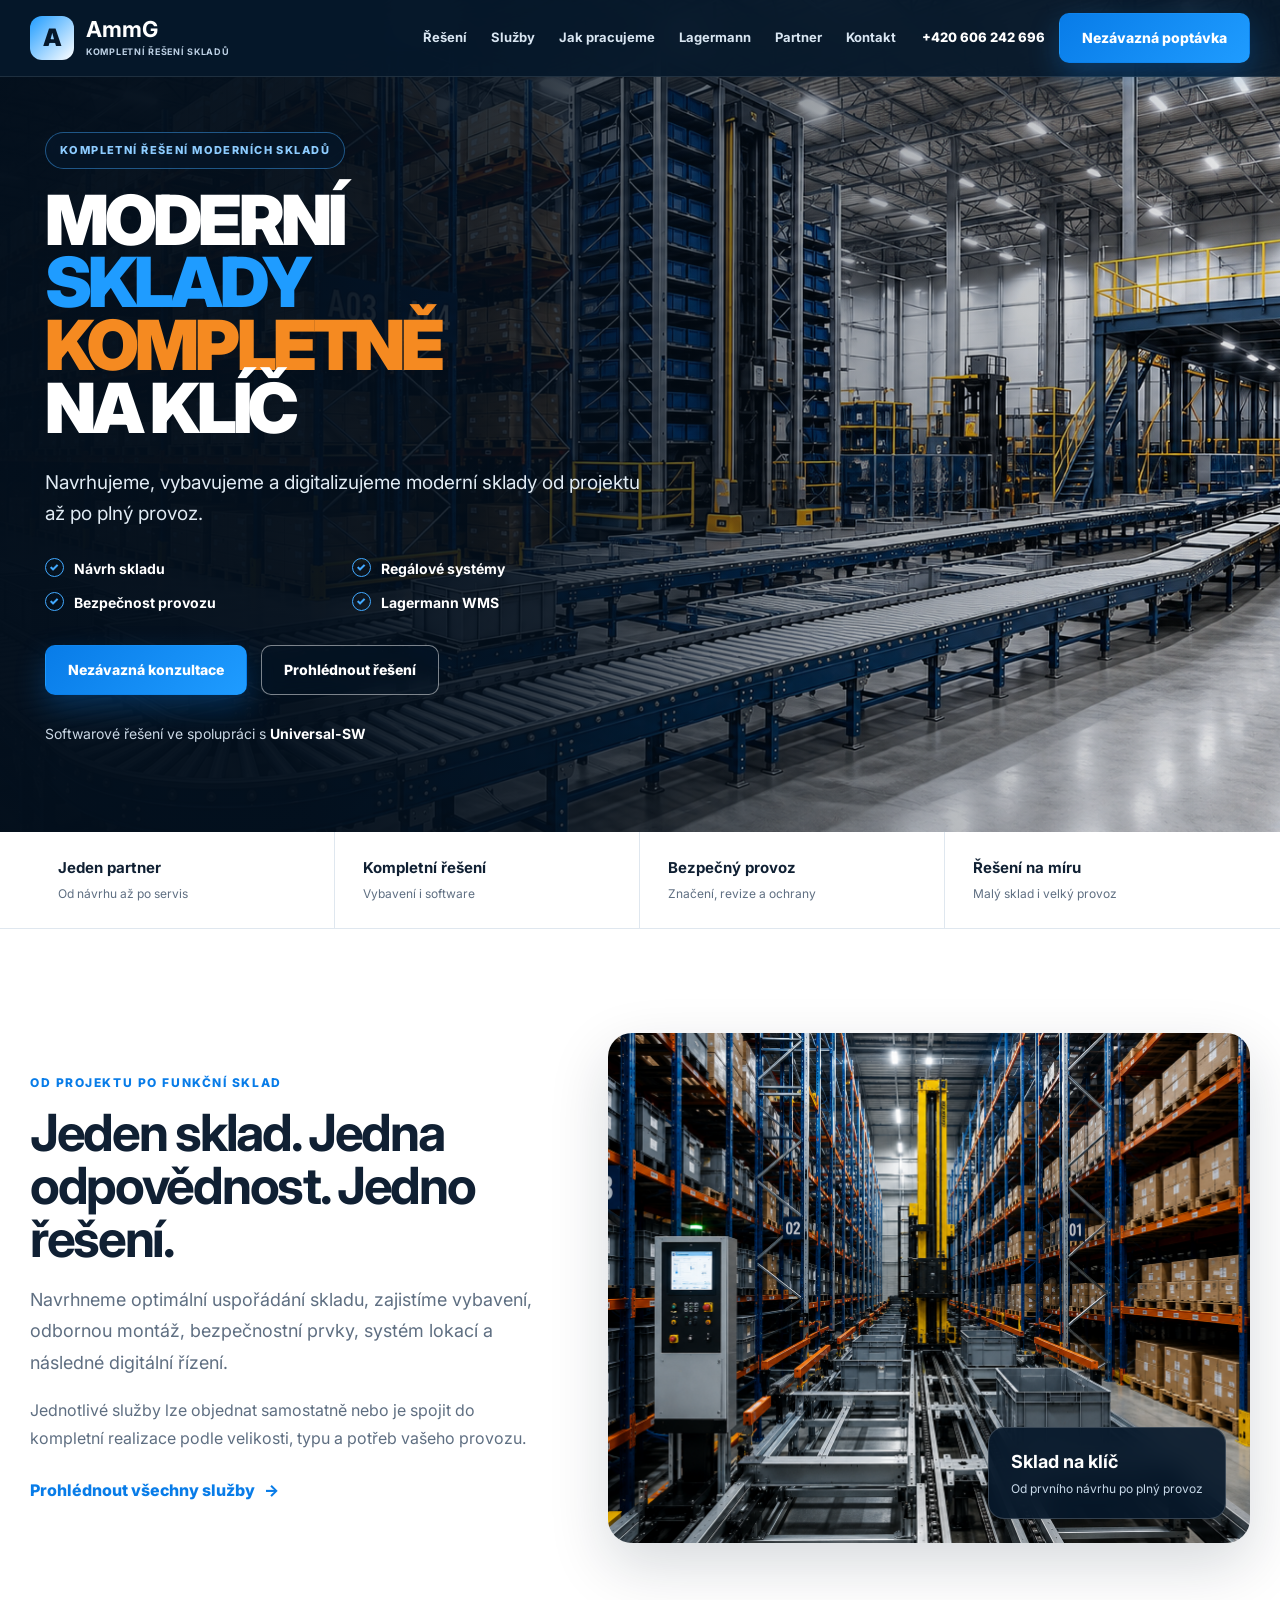
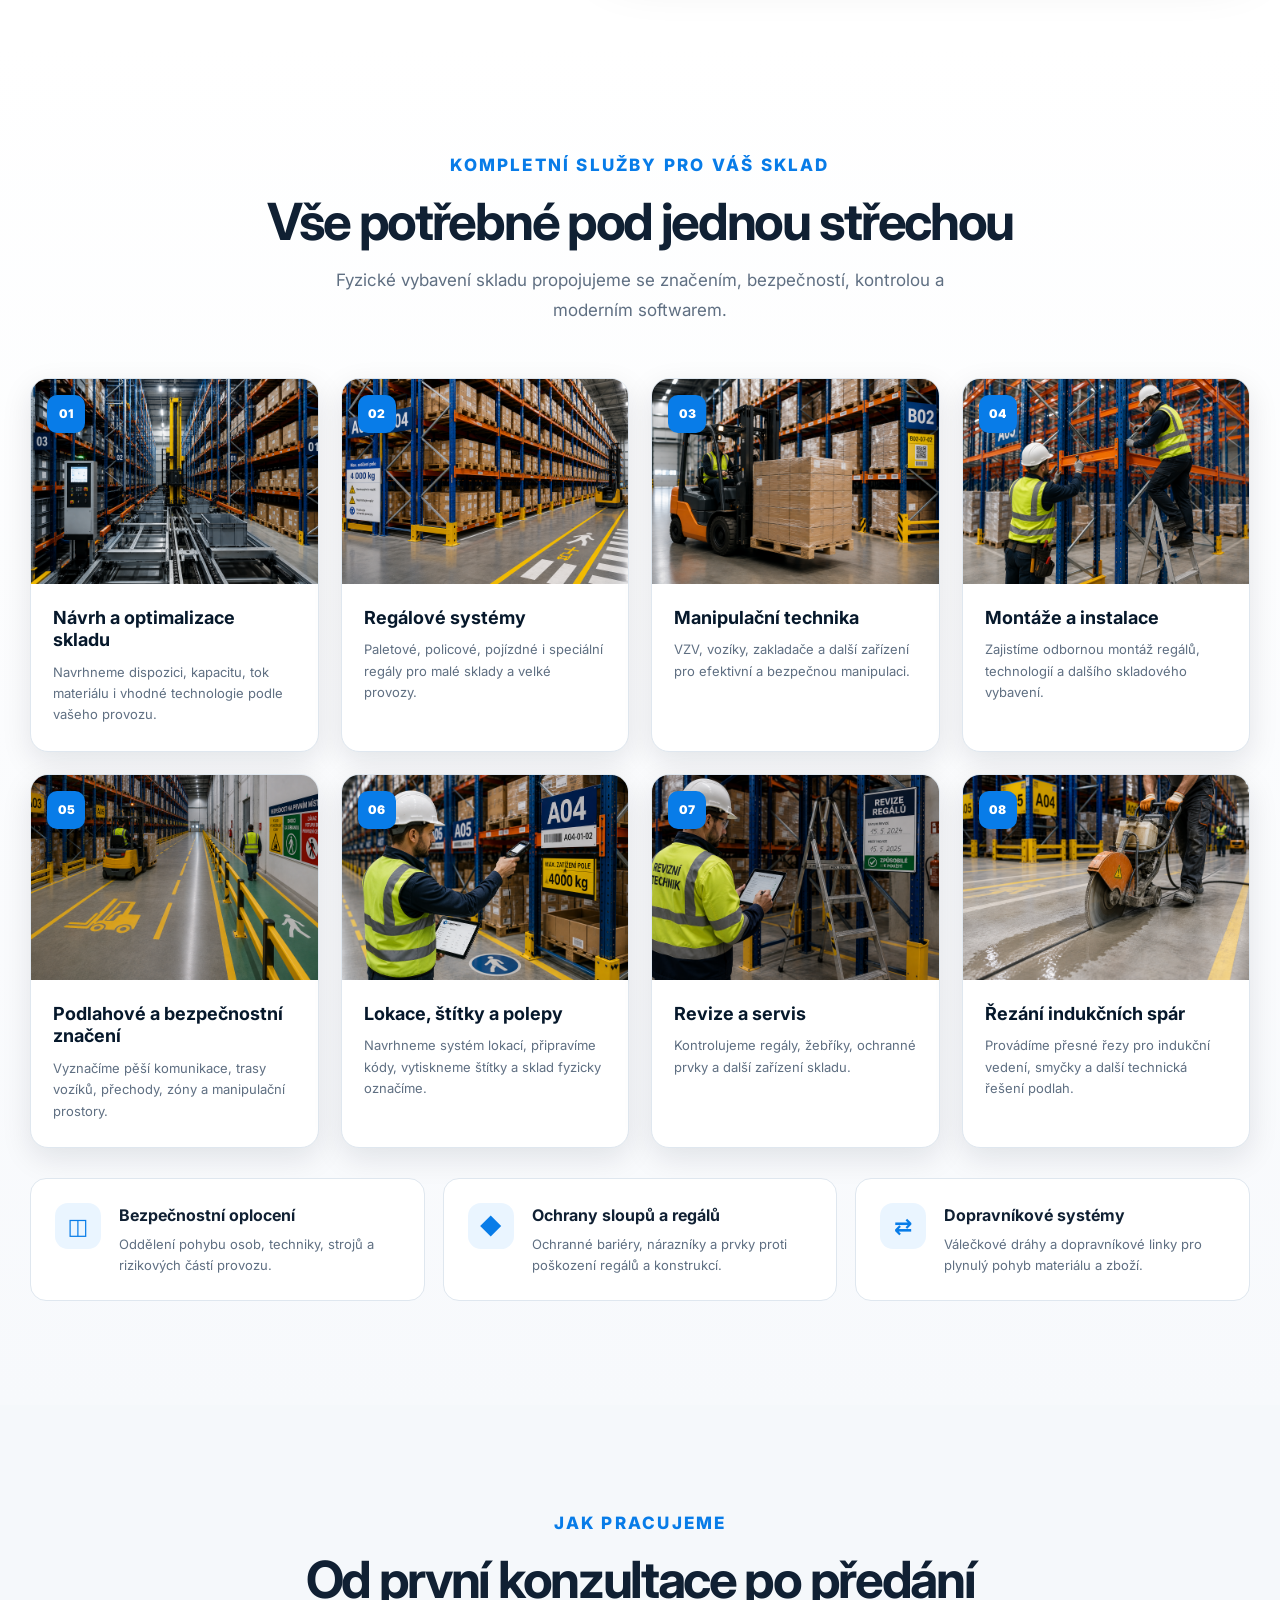
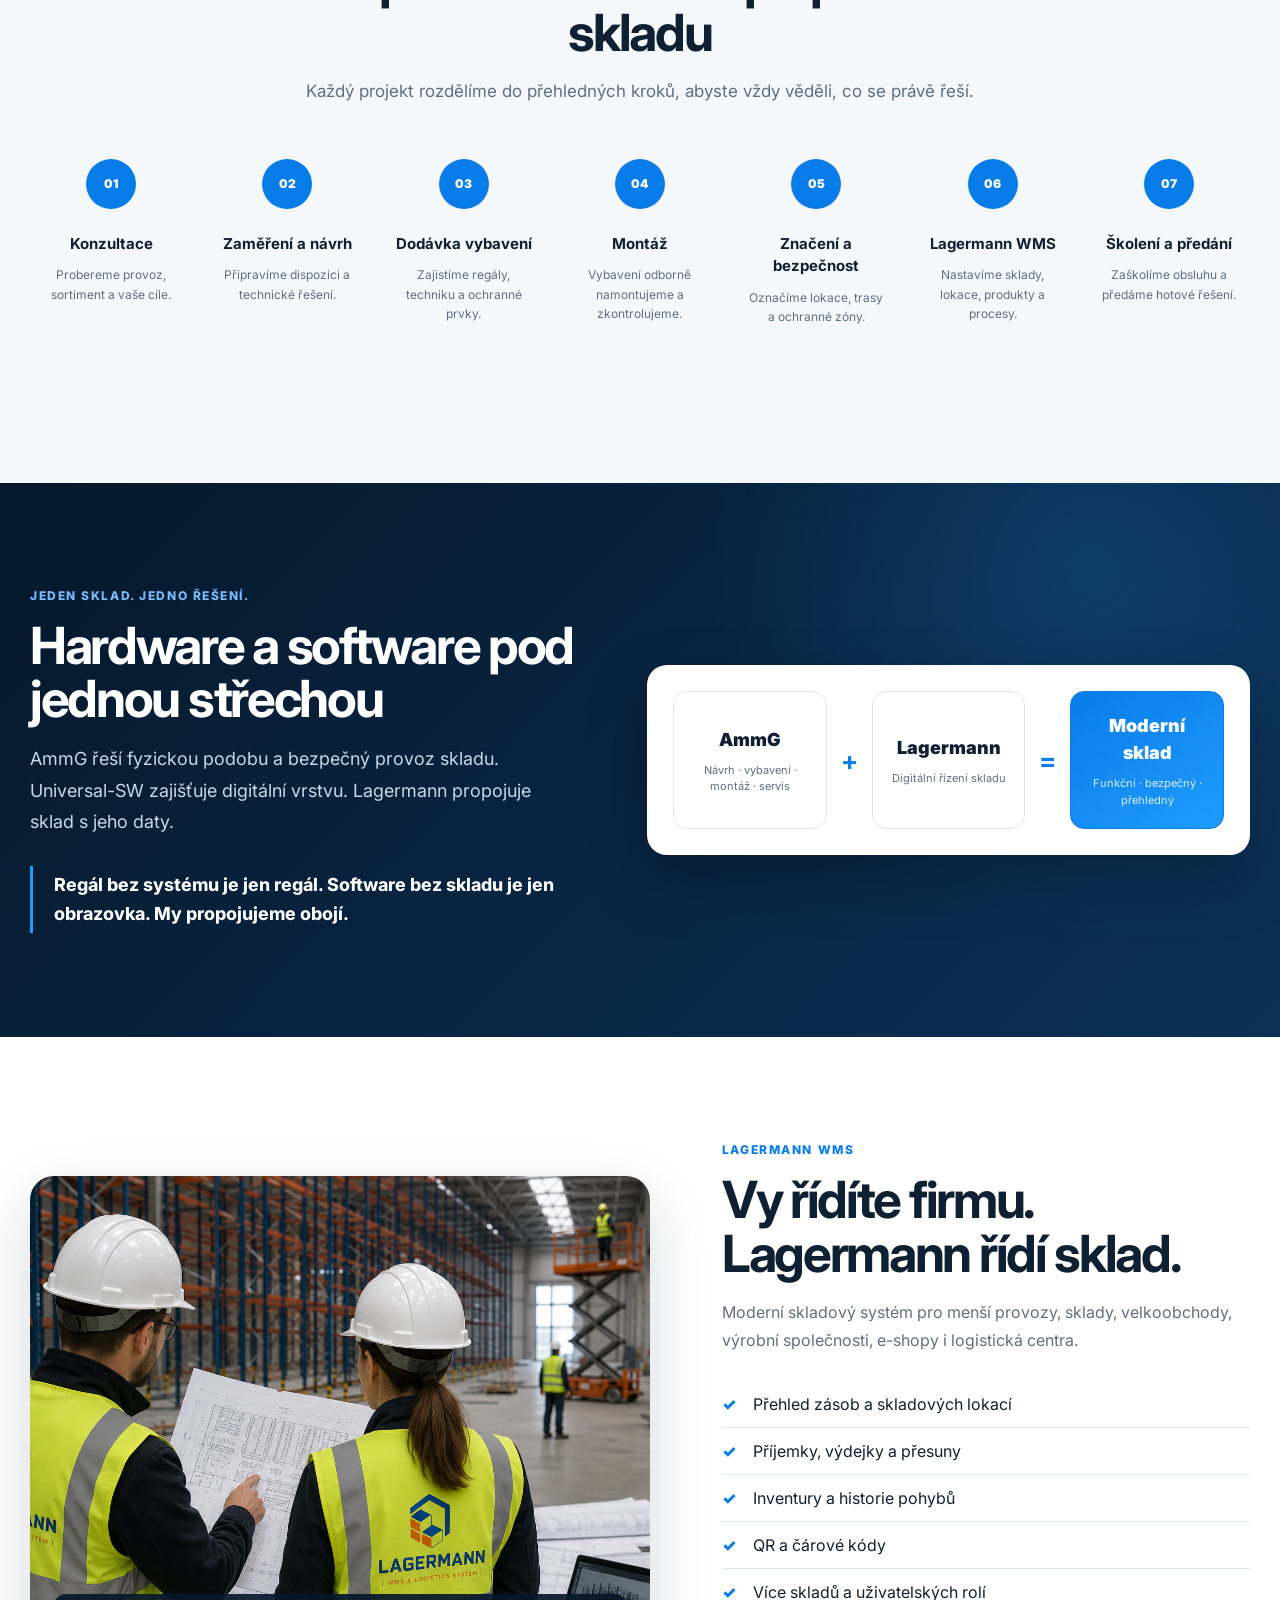
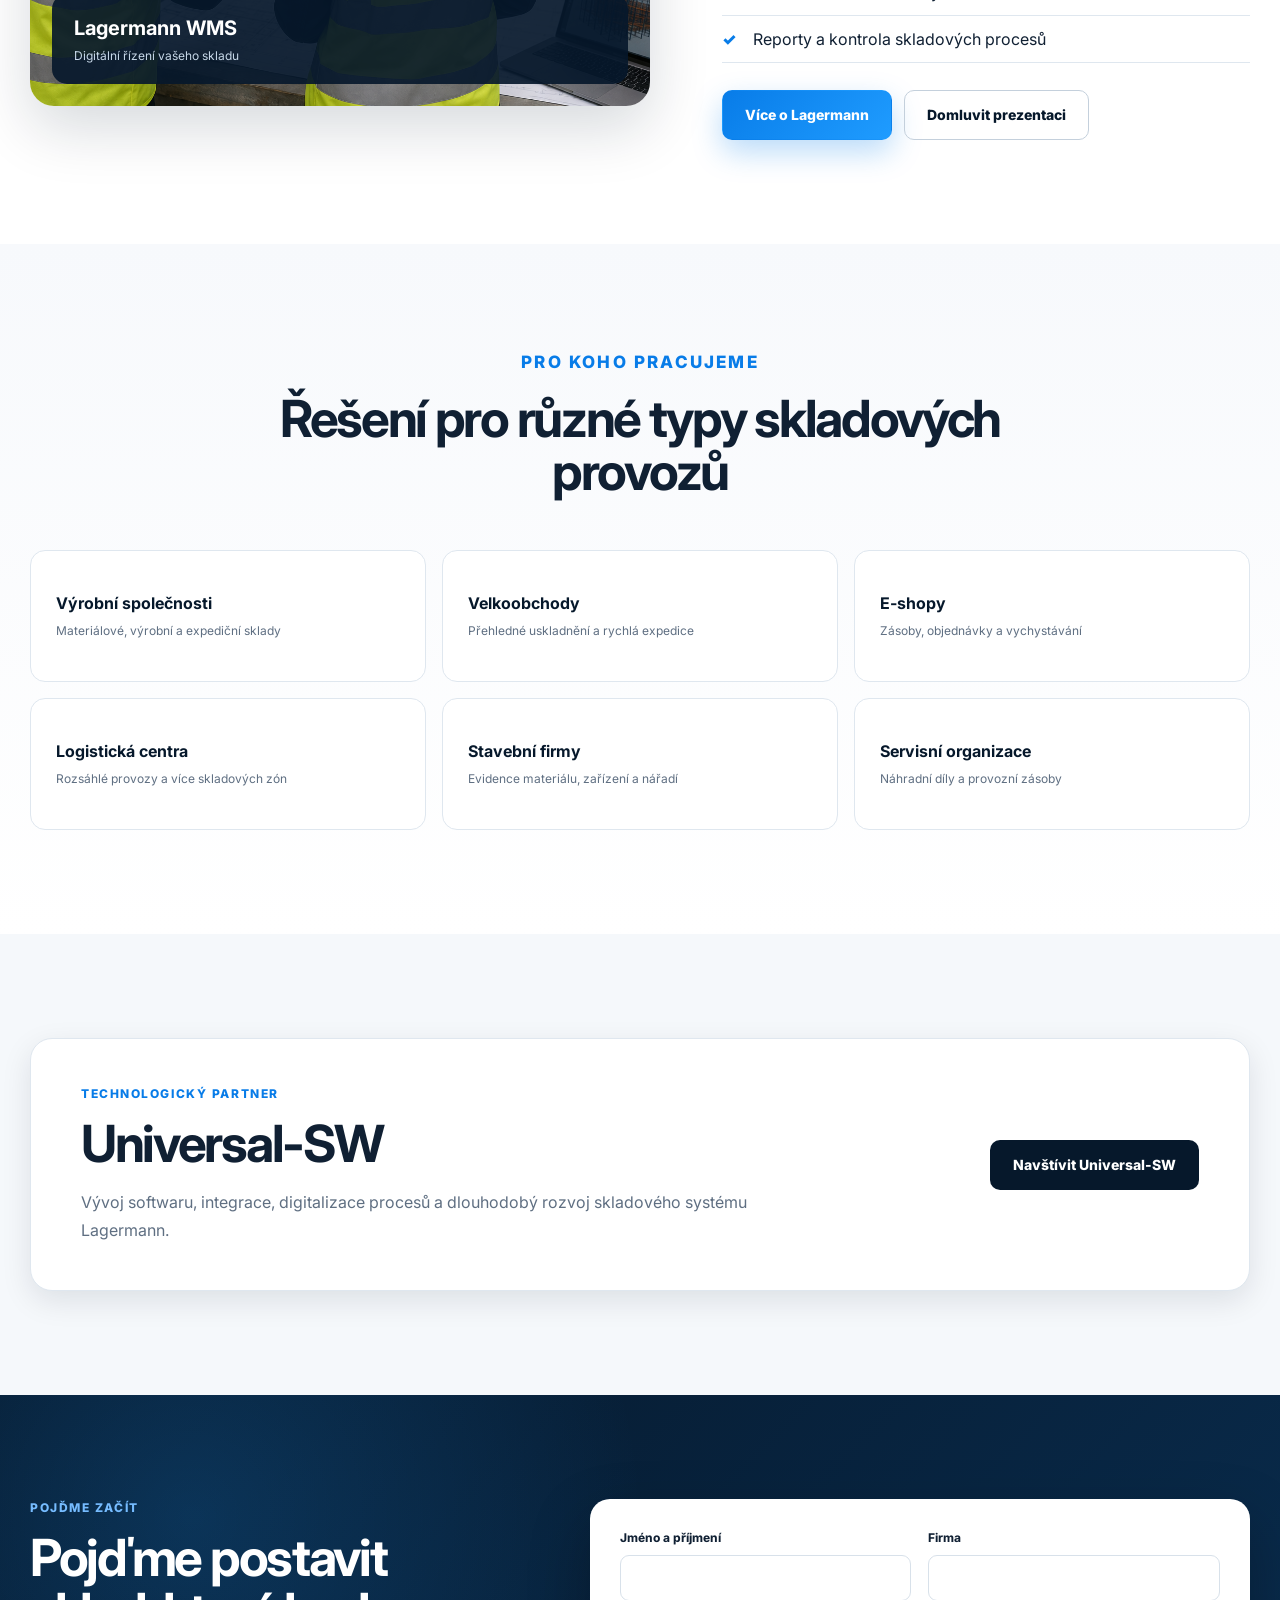
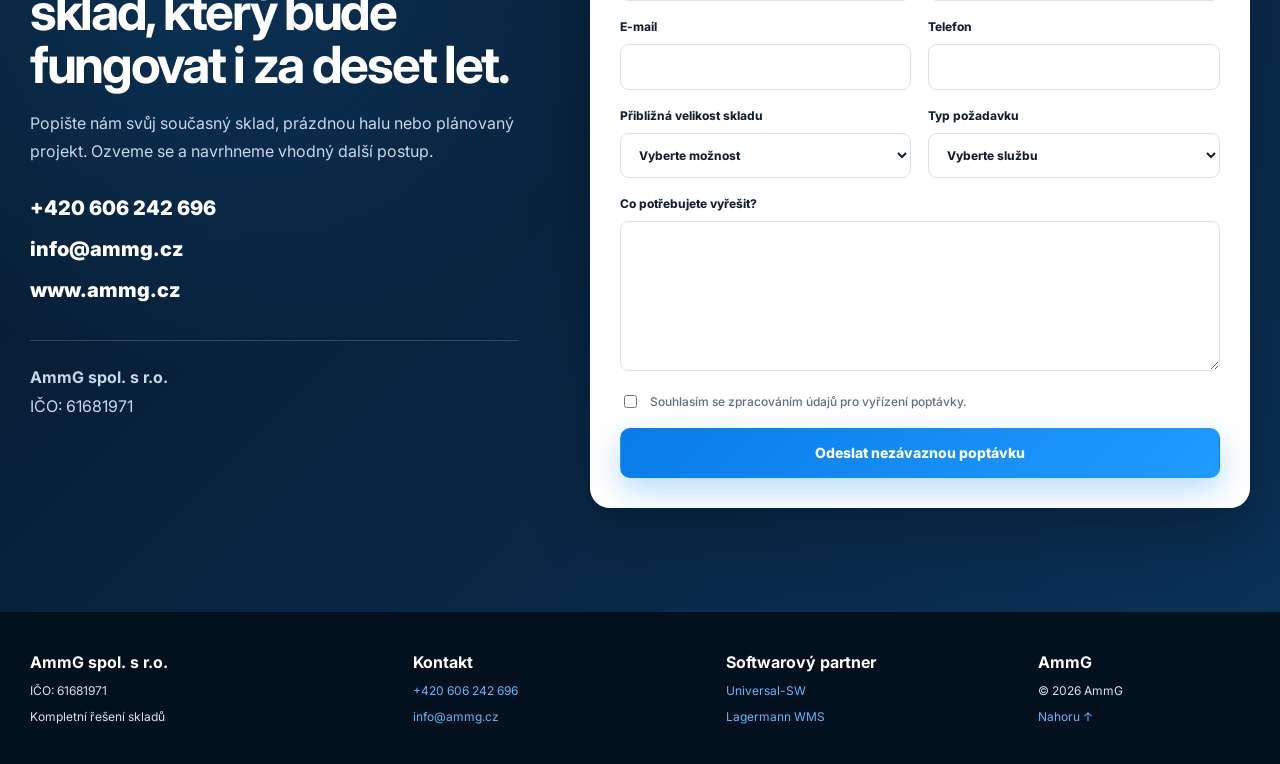
==== index.html @ 85cc3694 "Html, css, js, php" ====
<!doctype html>
<html lang="cs">
<head>
    <meta charset="utf-8">
    <meta name="viewport" content="width=device-width, initial-scale=1">

    <title>AmmG | Moderní sklady kompletně na klíč</title>

    <meta
        name="description"
        content="AmmG – kompletní řešení moderních skladů. Návrh, regálové systémy, montáž, značení, bezpečnost, revize a digitální řízení skladu systémem Lagermann WMS."
    >
    <meta name="robots" content="index,follow">
    <meta name="author" content="AmmG spol. s r.o.">
    <link rel="canonical" href="https://www.ammg.cz/">

    <meta property="og:title" content="AmmG | Moderní sklady kompletně na klíč">
    <meta
        property="og:description"
        content="Navrhujeme, vybavujeme a digitalizujeme moderní sklady od projektu až po plný provoz."
    >
    <meta property="og:type" content="website">
    <meta property="og:url" content="https://www.ammg.cz/">
    <meta property="og:image" content="https://www.ammg.cz/img/hero-sklad.png">
    <meta property="og:locale" content="cs_CZ">

    <link rel="icon" href="img/favicon.ico">
    <link rel="preconnect" href="https://fonts.googleapis.com">
    <link rel="preconnect" href="https://fonts.gstatic.com" crossorigin>
    <link
        href="https://fonts.googleapis.com/css2?family=Inter:wght@400;500;600;700;800;900&display=swap"
        rel="stylesheet"
    >
    <link rel="stylesheet" href="style.css">
</head>

<body>
    <body id="top"></body>
    <header class="site-header" id="top">
        <div class="container header-inner">
            <a class="brand" href="#top" aria-label="AmmG – domů">
                <span class="brand-mark">A</span>
                <span class="brand-text">
                    <strong>AmmG</strong>
                    <small>Kompletní řešení skladů</small>
                </span>
            </a>

            <nav class="nav" id="siteNav" aria-label="Hlavní navigace">
                <a href="#reseni">Řešení</a>
                <a href="#sluzby">Služby</a>
                <a href="#postup">Jak pracujeme</a>
                <a href="#lagermann">Lagermann</a>
                <a href="#partner">Partner</a>
                <a href="#kontakt">Kontakt</a>
            </nav>

            <div class="header-actions">
                <a class="phone-link" href="tel:+420606242696">
                    +420 606 242 696
                </a>

                <a class="btn btn-primary header-cta" href="#kontakt">
                    Nezávazná poptávka
                </a>

                <button
                    class="menu-toggle"
                    id="menuToggle"
                    type="button"
                    aria-label="Otevřít menu"
                    aria-expanded="false"
                    aria-controls="siteNav"
                >
                    <span></span>
                    <span></span>
                    <span></span>
                </button>
            </div>
        </div>
    </header>

    <main>
        <section class="hero">
            <div
                class="hero-media"
                role="img"
                aria-label="Moderní automatizovaný sklad s regály a dopravníkovou technologií"
            ></div>

            <div class="hero-overlay"></div>

            <div class="container hero-content">
                <div class="hero-copy">
                    <p class="hero-badge">
                        Kompletní řešení moderních skladů
                    </p>

                    <h1 class="hero-title">
                        <span class="hero-title-white">Moderní</span>
                        <span class="hero-title-blue">sklady</span>
                        <span class="hero-title-orange">kompletně</span>
                        <span class="hero-title-white">na klíč</span>
                    </h1>

                    <p class="hero-lead">
                        Navrhujeme, vybavujeme a digitalizujeme moderní sklady
                        od projektu až po plný provoz.
                    </p>

                    <div class="hero-points">
                        <span>Návrh skladu</span>
                        <span>Regálové systémy</span>
                        <span>Bezpečnost provozu</span>
                        <span>Lagermann WMS</span>
                    </div>

                    <div class="hero-actions">
                        <a class="btn btn-primary" href="#kontakt">
                            Nezávazná konzultace
                        </a>

                        <a class="btn btn-ghost" href="#sluzby">
                            Prohlédnout řešení
                        </a>
                    </div>

                    <p class="partner-note">
                        Softwarové řešení ve spolupráci s
                        <strong>Universal-SW</strong>
                    </p>
                </div>
            </div>
        </section>

        <section class="trust-strip" aria-label="Hlavní výhody">
            <div class="container trust-grid">
                <div class="trust-item">
                    <strong>Jeden partner</strong>
                    <span>Od návrhu až po servis</span>
                </div>

                <div class="trust-item">
                    <strong>Kompletní řešení</strong>
                    <span>Vybavení i software</span>
                </div>

                <div class="trust-item">
                    <strong>Bezpečný provoz</strong>
                    <span>Značení, revize a ochrany</span>
                </div>

                <div class="trust-item">
                    <strong>Řešení na míru</strong>
                    <span>Malý sklad i velký provoz</span>
                </div>
            </div>
        </section>

        <section class="section intro-section" id="reseni">
            <div class="container intro-grid">
                <div class="intro-content">
                    <p class="eyebrow dark">Od projektu po funkční sklad</p>

                    <h2>
                        Jeden sklad. Jedna odpovědnost. Jedno řešení.
                    </h2>

                    <p class="large-copy">
                        Navrhneme optimální uspořádání skladu, zajistíme
                        vybavení, odbornou montáž, bezpečnostní prvky,
                        systém lokací a následné digitální řízení.
                    </p>

                    <p>
                        Jednotlivé služby lze objednat samostatně nebo je
                        spojit do kompletní realizace podle velikosti,
                        typu a potřeb vašeho provozu.
                    </p>

                    <a class="text-link" href="#sluzby">
                        Prohlédnout všechny služby
                    </a>
                </div>

                <div class="intro-image">
                    <img
                        src="img/Sklad01.png"
                        alt="Moderní automatizovaný sklad"
                        loading="lazy"
                    >

                    <div class="image-badge">
                        <strong>Sklad na klíč</strong>
                        <span>Od prvního návrhu po plný provoz</span>
                    </div>
                </div>
            </div>
        </section>

        <section class="section services-section" id="sluzby">
            <div class="container">
                <header class="section-heading">
                    <p class="eyebrow dark">Kompletní služby pro váš sklad</p>
                    <h2>Vše potřebné pod jednou střechou</h2>
                    <p>
                        Fyzické vybavení skladu propojujeme se značením,
                        bezpečností, kontrolou a moderním softwarem.
                    </p>
                </header>

                <div class="services-gallery-grid">
                    <article class="service-image-card">
                        <div class="service-image-wrap">
                            <img src="img/Sklad01.png" alt="Návrh moderního skladu" loading="lazy">
                            <span class="service-number">01</span>
                        </div>

                        <div class="service-image-content">
                            <h3>Návrh a optimalizace skladu</h3>
                            <p>
                                Navrhneme dispozici, kapacitu, tok materiálu
                                i vhodné technologie podle vašeho provozu.
                            </p>
                        </div>
                    </article>

                    <article class="service-image-card">
                        <div class="service-image-wrap">
                            <img src="img/Sklad02.png" alt="Regálové systémy" loading="lazy">
                            <span class="service-number">02</span>
                        </div>

                        <div class="service-image-content">
                            <h3>Regálové systémy</h3>
                            <p>
                                Paletové, policové, pojízdné i speciální
                                regály pro malé sklady a velké provozy.
                            </p>
                        </div>
                    </article>

                    <article class="service-image-card">
                        <div class="service-image-wrap">
                            <img src="img/Sklad03.png" alt="Manipulační technika ve skladu" loading="lazy">
                            <span class="service-number">03</span>
                        </div>

                        <div class="service-image-content">
                            <h3>Manipulační technika</h3>
                            <p>
                                VZV, vozíky, zakladače a další zařízení
                                pro efektivní a bezpečnou manipulaci.
                            </p>
                        </div>
                    </article>

                    <article class="service-image-card">
                        <div class="service-image-wrap">
                            <img src="img/Sklad04.png" alt="Montáž skladových regálů" loading="lazy">
                            <span class="service-number">04</span>
                        </div>

                        <div class="service-image-content">
                            <h3>Montáže a instalace</h3>
                            <p>
                                Zajistíme odbornou montáž regálů,
                                technologií a dalšího skladového vybavení.
                            </p>
                        </div>
                    </article>

                    <article class="service-image-card">
                        <div class="service-image-wrap">
                            <img src="img/Sklad05.png" alt="Podlahové značení skladu" loading="lazy">
                            <span class="service-number">05</span>
                        </div>

                        <div class="service-image-content">
                            <h3>Podlahové a bezpečnostní značení</h3>
                            <p>
                                Vyznačíme pěší komunikace, trasy vozíků,
                                přechody, zóny a manipulační prostory.
                            </p>
                        </div>
                    </article>

                    <article class="service-image-card">
                        <div class="service-image-wrap">
                            <img src="img/Sklad061.png" alt="Skladové lokace a štítky" loading="lazy">
                            <span class="service-number">06</span>
                        </div>

                        <div class="service-image-content">
                            <h3>Lokace, štítky a polepy</h3>
                            <p>
                                Navrhneme systém lokací, připravíme kódy,
                                vytiskneme štítky a sklad fyzicky označíme.
                            </p>
                        </div>
                    </article>

                    <article class="service-image-card">
                        <div class="service-image-wrap">
                            <img src="img/Sklad07.png" alt="Revizní technik ve skladu" loading="lazy">
                            <span class="service-number">07</span>
                        </div>

                        <div class="service-image-content">
                            <h3>Revize a servis</h3>
                            <p>
                                Kontrolujeme regály, žebříky, ochranné
                                prvky a další zařízení skladu.
                            </p>
                        </div>
                    </article>

                    <article class="service-image-card">
                        <div class="service-image-wrap">
                            <img src="img/Sklad081.png" alt="Řezání indukční spáry" loading="lazy">
                            <span class="service-number">08</span>
                        </div>

                        <div class="service-image-content">
                            <h3>Řezání indukčních spár</h3>
                            <p>
                                Provádíme přesné řezy pro indukční vedení,
                                smyčky a další technická řešení podlah.
                            </p>
                        </div>
                    </article>
                </div>

                <div class="special-services">
                    <article class="special-service-card">
                        <span class="special-service-icon">◫</span>
                        <div>
                            <h3>Bezpečnostní oplocení</h3>
                            <p>
                                Oddělení pohybu osob, techniky,
                                strojů a rizikových částí provozu.
                            </p>
                        </div>
                    </article>

                    <article class="special-service-card">
                        <span class="special-service-icon">◆</span>
                        <div>
                            <h3>Ochrany sloupů a regálů</h3>
                            <p>
                                Ochranné bariéry, nárazníky a prvky
                                proti poškození regálů a konstrukcí.
                            </p>
                        </div>
                    </article>

                    <article class="special-service-card">
                        <span class="special-service-icon">⇄</span>
                        <div>
                            <h3>Dopravníkové systémy</h3>
                            <p>
                                Válečkové dráhy a dopravníkové linky
                                pro plynulý pohyb materiálu a zboží.
                            </p>
                        </div>
                    </article>
                </div>
            </div>
        </section>

        <section class="section process-section" id="postup">
            <div class="container">
                <header class="section-heading">
                    <p class="eyebrow dark">Jak pracujeme</p>
                    <h2>Od první konzultace po předání skladu</h2>
                    <p>
                        Každý projekt rozdělíme do přehledných kroků,
                        abyste vždy věděli, co se právě řeší.
                    </p>
                </header>

                <ol class="process-grid">
                    <li class="process-step">
                        <span class="process-number">01</span>
                        <h3>Konzultace</h3>
                        <p>Probereme provoz, sortiment a vaše cíle.</p>
                    </li>

                    <li class="process-step">
                        <span class="process-number">02</span>
                        <h3>Zaměření a návrh</h3>
                        <p>Připravíme dispozici a technické řešení.</p>
                    </li>

                    <li class="process-step">
                        <span class="process-number">03</span>
                        <h3>Dodávka vybavení</h3>
                        <p>Zajistíme regály, techniku a ochranné prvky.</p>
                    </li>

                    <li class="process-step">
                        <span class="process-number">04</span>
                        <h3>Montáž</h3>
                        <p>Vybavení odborně namontujeme a zkontrolujeme.</p>
                    </li>

                    <li class="process-step">
                        <span class="process-number">05</span>
                        <h3>Značení a bezpečnost</h3>
                        <p>Označíme lokace, trasy a ochranné zóny.</p>
                    </li>

                    <li class="process-step">
                        <span class="process-number">06</span>
                        <h3>Lagermann WMS</h3>
                        <p>Nastavíme sklady, lokace, produkty a procesy.</p>
                    </li>

                    <li class="process-step">
                        <span class="process-number">07</span>
                        <h3>Školení a předání</h3>
                        <p>Zaškolíme obsluhu a předáme hotové řešení.</p>
                    </li>
                </ol>
            </div>
        </section>

        <section class="section section-dark">
            <div class="container split-layout">
                <div class="split-copy">
                    <p class="eyebrow">Jeden sklad. Jedno řešení.</p>

                    <h2>Hardware a software pod jednou střechou</h2>

                    <p class="large-copy">
                        AmmG řeší fyzickou podobu a bezpečný provoz skladu.
                        Universal-SW zajišťuje digitální vrstvu.
                        Lagermann propojuje sklad s jeho daty.
                    </p>

                    <blockquote>
                        Regál bez systému je jen regál.
                        Software bez skladu je jen obrazovka.
                        My propojujeme obojí.
                    </blockquote>
                </div>

                <div class="formula-card">
                    <div class="formula-item">
                        <span>AmmG</span>
                        <small>Návrh · vybavení · montáž · servis</small>
                    </div>

                    <b>+</b>

                    <div class="formula-item">
                        <span>Lagermann</span>
                        <small>Digitální řízení skladu</small>
                    </div>

                    <b>=</b>

                    <div class="formula-item result">
                        <span>Moderní sklad</span>
                        <small>Funkční · bezpečný · přehledný</small>
                    </div>
                </div>
            </div>
        </section>

        <section class="section lagermann-section" id="lagermann">
            <div class="container lagermann-grid">
                <div class="lagermann-image">
                    <img
                        src="img/Sklad09.png"
                        alt="Skladník používající systém Lagermann na tabletu"
                        loading="lazy"
                    >

                    <div class="lagermann-image-label">
                        <strong>Lagermann WMS</strong>
                        <span>Digitální řízení vašeho skladu</span>
                    </div>
                </div>

                <div class="lagermann-copy">
                    <p class="eyebrow dark">Lagermann WMS</p>

                    <h2>Vy řídíte firmu. Lagermann řídí sklad.</h2>

                    <p>
                        Moderní skladový systém pro menší provozy,
                        sklady, velkoobchody, výrobní společnosti,
                        e-shopy i logistická centra.
                    </p>

                    <ul class="check-list">
                        <li>Přehled zásob a skladových lokací</li>
                        <li>Příjemky, výdejky a přesuny</li>
                        <li>Inventury a historie pohybů</li>
                        <li>QR a čárové kódy</li>
                        <li>Více skladů a uživatelských rolí</li>
                        <li>Reporty a kontrola skladových procesů</li>
                    </ul>

                    <div class="lagermann-actions">
                        <a
                            class="btn btn-primary"
                            href="https://www.universal-sw.cz"
                            target="_blank"
                            rel="noopener noreferrer"
                        >
                            Více o Lagermann
                        </a>

                        <a class="btn btn-outline-dark" href="#kontakt">
                            Domluvit prezentaci
                        </a>
                    </div>
                </div>
            </div>
        </section>

        <section class="section audience-section">
            <div class="container">
                <header class="section-heading">
                    <p class="eyebrow dark">Pro koho pracujeme</p>
                    <h2>Řešení pro různé typy skladových provozů</h2>
                </header>

                <div class="audience-grid">
                    <article>
                        <strong>Výrobní společnosti</strong>
                        <span>Materiálové, výrobní a expediční sklady</span>
                    </article>

                    <article>
                        <strong>Velkoobchody</strong>
                        <span>Přehledné uskladnění a rychlá expedice</span>
                    </article>

                    <article>
                        <strong>E-shopy</strong>
                        <span>Zásoby, objednávky a vychystávání</span>
                    </article>

                    <article>
                        <strong>Logistická centra</strong>
                        <span>Rozsáhlé provozy a více skladových zón</span>
                    </article>

                    <article>
                        <strong>Stavební firmy</strong>
                        <span>Evidence materiálu, zařízení a nářadí</span>
                    </article>

                    <article>
                        <strong>Servisní organizace</strong>
                        <span>Náhradní díly a provozní zásoby</span>
                    </article>
                </div>
            </div>
        </section>

        <section class="section section-soft" id="partner">
            <div class="container partner-card">
                <div class="partner-copy">
                    <p class="eyebrow dark">Technologický partner</p>
                    <h2>Universal-SW</h2>
                    <p>
                        Vývoj softwaru, integrace, digitalizace procesů
                        a dlouhodobý rozvoj skladového systému Lagermann.
                    </p>
                </div>

                <a
                    class="btn btn-secondary"
                    href="https://www.universal-sw.cz"
                    target="_blank"
                    rel="noopener noreferrer"
                >
                    Navštívit Universal-SW
                </a>
            </div>
        </section>

        <section class="section contact-section" id="kontakt">
            <div class="container contact-grid">
                <div class="contact-copy">
                    <p class="eyebrow">Pojďme začít</p>

                    <h2>
                        Pojďme postavit sklad, který bude fungovat i za deset let.
                    </h2>

                    <p>
                        Popište nám svůj současný sklad, prázdnou halu
                        nebo plánovaný projekt. Ozveme se a navrhneme
                        vhodný další postup.
                    </p>

                    <div class="contact-links">
                        <a href="tel:+420606242696">+420 606 242 696</a>
                        <a href="mailto:info@ammg.cz">info@ammg.cz</a>
                        <a href="https://www.ammg.cz">www.ammg.cz</a>
                    </div>

                    <div class="company-data">
                        <strong>AmmG spol. s r.o.</strong>
                        <span>IČO: 61681971</span>
                    </div>
                </div>

                <form class="contact-form" action="contact.php" method="post">
                    <label>
                        Jméno a příjmení
                        <input type="text" name="name" autocomplete="name" required>
                    </label>

                    <label>
                        Firma
                        <input type="text" name="company" autocomplete="organization">
                    </label>

                    <label>
                        E-mail
                        <input type="email" name="email" autocomplete="email" required>
                    </label>

                    <label>
                        Telefon
                        <input type="tel" name="phone" autocomplete="tel">
                    </label>

                    <label>
                        Přibližná velikost skladu
                        <select name="warehouse_size">
                            <option value="">Vyberte možnost</option>
                            <option value="do-500">Do 500 m²</option>
                            <option value="500-2000">500–2 000 m²</option>
                            <option value="nad-2000">Více než 2 000 m²</option>
                            <option value="neznam">Zatím nevím</option>
                        </select>
                    </label>

                    <label>
                        Typ požadavku
                        <select name="request_type">
                            <option value="">Vyberte službu</option>
                            <option value="kompletni-reseni">Kompletní řešení skladu</option>
                            <option value="navrh">Návrh a optimalizace</option>
                            <option value="regaly">Regálové systémy</option>
                            <option value="montaz">Montáž a instalace</option>
                            <option value="lokace">Lokace, štítky a polepy</option>
                            <option value="znaceni">Podlahové značení</option>
                            <option value="revize">Revize a servis</option>
                            <option value="lagermann">Lagermann WMS</option>
                            <option value="jine">Jiné řešení</option>
                        </select>
                    </label>

                    <label class="full">
                        Co potřebujete vyřešit?
                        <textarea name="message" rows="6" required></textarea>
                    </label>

                    <input
                        class="honeypot"
                        type="text"
                        name="website"
                        tabindex="-1"
                        autocomplete="off"
                        aria-hidden="true"
                    >

                    <label class="consent full">
                        <input type="checkbox" name="gdpr" required>
                        <span>
                            Souhlasím se zpracováním údajů pro vyřízení poptávky.
                        </span>
                    </label>

                    <button class="btn btn-primary full" type="submit">
                        Odeslat nezávaznou poptávku
                    </button>
                </form>
            </div>
        </section>
    </main>

    <footer class="footer">
        <div class="container footer-grid">
            <div>
                <strong>AmmG spol. s r.o.</strong>
                <span>IČO: 61681971</span>
                <span>Kompletní řešení skladů</span>
            </div>

            <div>
                <strong>Kontakt</strong>
                <a href="tel:+420606242696">+420 606 242 696</a>
                <a href="mailto:info@ammg.cz">info@ammg.cz</a>
            </div>

            <div>
                <strong>Softwarový partner</strong>
                <a
                    href="https://www.universal-sw.cz"
                    target="_blank"
                    rel="noopener noreferrer"
                >
                    Universal-SW
                </a>
                <a href="#lagermann">Lagermann WMS</a>
            </div>

            <div>
                <strong>AmmG</strong>
                <span>© <span id="year"></span> AmmG</span>
                <a href="#top">Nahoru ↑</a>
            </div>
        </div>
    </footer>

    <script src="script.js"></script>
</body>
</html>
---- style.css ----
/* =========================================================
   AMMG.CZ — MODERNÍ SKLADY KOMPLETNĚ NA KLÍČ
========================================================= */

:root {
    --navy-950: #03101d;
    --navy-900: #06182b;
    --navy-800: #0b2947;
    --blue-600: #087ce8;
    --blue-500: #1f9cff;
    --blue-400: #42a9ff;
    --blue-100: #eaf5ff;
    --orange-500: #f58a21;
    --text: #102033;
    --muted: #5f6f82;
    --line: #dfe7ef;
    --soft: #f5f8fb;
    --white: #ffffff;
    --shadow-sm: 0 10px 30px rgba(6, 24, 43, 0.10);
    --shadow-md: 0 22px 60px rgba(6, 24, 43, 0.16);
    --shadow-dark: 0 24px 60px rgba(0, 0, 0, 0.26);
    --container: 1220px;
    --header-height: 76px;
}

*,
*::before,
*::after {
    box-sizing: border-box;
}

html {
    scroll-behavior: smooth;
    scroll-padding-top: calc(var(--header-height) + 20px);
}

body {
    margin: 0;
    min-width: 320px;
    color: var(--text);
    background: var(--white);
    font-family: Inter, system-ui, -apple-system, BlinkMacSystemFont, "Segoe UI", sans-serif;
    line-height: 1.5;
    -webkit-font-smoothing: antialiased;
}

body.menu-open {
    overflow: hidden;
}

img {
    display: block;
    max-width: 100%;
}

button,
input,
textarea,
select {
    font: inherit;
}

a {
    color: inherit;
    text-decoration: none;
}

p {
    margin-top: 0;
}

.container {
    width: min(var(--container), calc(100% - 48px));
    margin-inline: auto;
}

.section {
    padding: 104px 0;
}

.section-soft {
    background: var(--soft);
}

.section-dark {
    color: var(--white);
    background:
        radial-gradient(circle at 85% 15%, rgba(31, 156, 255, 0.18), transparent 32%),
        linear-gradient(135deg, var(--navy-900), #0b3156);
}

.section-heading {
    max-width: 800px;
    margin: 0 auto 52px;
    text-align: center;
}

.section-heading h2,
.intro-content h2,
.split-layout h2,
.lagermann-copy h2,
.partner-card h2,
.contact-section h2 {
    margin: 0 0 18px;
    font-size: clamp(36px, 4vw, 58px);
    line-height: 1.04;
    letter-spacing: -0.045em;
}

.section-heading p {
    max-width: 680px;
    margin-inline: auto;
    color: var(--muted);
    font-size: 17px;
    line-height: 1.75;
}

.eyebrow {
    margin: 0 0 14px;
    color: #76bcff;
    font-size: 12px;
    font-weight: 800;
    letter-spacing: 0.13em;
    text-transform: uppercase;
}

.eyebrow.dark {
    color: var(--blue-600);
}

.large-copy {
    font-size: 18px;
    line-height: 1.75;
}

.text-link {
    display: inline-flex;
    align-items: center;
    gap: 9px;
    margin-top: 10px;
    color: var(--blue-600);
    font-weight: 800;
}

.text-link::after {
    content: "→";
    transition: transform 0.2s ease;
}

.text-link:hover::after {
    transform: translateX(5px);
}

.btn {
    display: inline-flex;
    align-items: center;
    justify-content: center;
    min-height: 50px;
    padding: 0 22px;
    border: 1px solid transparent;
    border-radius: 10px;
    cursor: pointer;
    font-size: 14px;
    font-weight: 800;
    line-height: 1;
    transition:
        transform 0.2s ease,
        box-shadow 0.2s ease,
        background 0.2s ease,
        border-color 0.2s ease;
}

.btn:hover {
    transform: translateY(-2px);
}

.btn-primary {
    color: var(--white);
    background: linear-gradient(135deg, var(--blue-600), var(--blue-500));
    box-shadow: 0 12px 30px rgba(8, 124, 232, 0.28);
}

.btn-secondary {
    color: var(--white);
    background: var(--navy-900);
}

.btn-ghost {
    color: var(--white);
    border-color: rgba(255, 255, 255, 0.48);
    background: rgba(6, 24, 43, 0.30);
    backdrop-filter: blur(8px);
}

.btn-outline-dark {
    color: var(--navy-900);
    border-color: #c4d0dc;
    background: transparent;
}

.btn-outline-dark:hover {
    color: var(--white);
    border-color: var(--navy-900);
    background: var(--navy-900);
}

.site-header {
    position: fixed;
    inset: 0 0 auto;
    z-index: 1000;
    min-height: var(--header-height);
    border-bottom: 1px solid rgba(255, 255, 255, 0.10);
    background: rgba(6, 24, 43, 0.92);
    backdrop-filter: blur(15px);
}

.header-inner {
    min-height: var(--header-height);
    display: flex;
    align-items: center;
    gap: 26px;
}

.brand {
    display: flex;
    align-items: center;
    gap: 12px;
    flex: 0 0 auto;
    color: var(--white);
}

.brand-mark {
    width: 44px;
    height: 44px;
    display: grid;
    place-items: center;
    border-radius: 12px;
    color: var(--navy-900);
    background: linear-gradient(135deg, var(--blue-500), var(--white));
    font-size: 24px;
    font-weight: 900;
}

.brand-text strong,
.brand-text small {
    display: block;
}

.brand-text strong {
    font-size: 22px;
    line-height: 1;
}

.brand-text small {
    margin-top: 5px;
    color: #bcd0e4;
    font-size: 9px;
    font-weight: 700;
    letter-spacing: 0.08em;
    text-transform: uppercase;
}

.nav {
    display: flex;
    align-items: center;
    gap: 24px;
    margin-left: auto;
}

.nav a {
    position: relative;
    padding: 10px 0;
    color: #d9e6f2;
    font-size: 13px;
    font-weight: 700;
}

.nav a:hover {
    color: var(--white);
}

.header-actions {
    display: flex;
    align-items: center;
    gap: 14px;
}

.phone-link {
    color: var(--white);
    font-size: 13px;
    font-weight: 800;
    white-space: nowrap;
}

.menu-toggle {
    display: none;
    width: 44px;
    height: 44px;
    padding: 8px;
    border: 0;
    cursor: pointer;
    background: transparent;
}

.menu-toggle span {
    display: block;
    width: 100%;
    height: 2px;
    margin: 6px 0;
    border-radius: 4px;
    background: var(--white);
    transition: transform 0.2s ease, opacity 0.2s ease;
}

.menu-toggle[aria-expanded="true"] span:nth-child(1) {
    transform: translateY(8px) rotate(45deg);
}

.menu-toggle[aria-expanded="true"] span:nth-child(2) {
    opacity: 0;
}

.menu-toggle[aria-expanded="true"] span:nth-child(3) {
    transform: translateY(-8px) rotate(-45deg);
}

.hero {
    position: relative;
    min-height: 790px;
    display: flex;
    align-items: center;
    overflow: hidden;
    color: var(--white);
    background: var(--navy-950);
}

.hero-media {
    position: absolute;
    inset: 0;
    background:
        url("img/hero-sklad.png")
        center center / cover
        no-repeat;
    transform: scale(1.03);
    animation: heroWarehouseMove 22s ease-in-out infinite alternate;
}

.hero-overlay {
    position: absolute;
    inset: 0;
    background:
        linear-gradient(
            90deg,
            rgba(3, 15, 28, 0.99) 0%,
            rgba(3, 15, 28, 0.96) 24%,
            rgba(3, 15, 28, 0.82) 42%,
            rgba(3, 15, 28, 0.34) 66%,
            rgba(3, 15, 28, 0.08) 100%
        );
}

.hero-content {
    position: relative;
    z-index: 2;
    width: 100%;
    padding-top: 132px;
    padding-bottom: 88px;
}

.hero-copy {
    width: min(680px, 100%);
    margin-left: clamp(18px, 3.5vw, 64px);
}

.hero-badge {
    display: inline-flex;
    align-items: center;
    margin: 0 0 20px;
    padding: 9px 14px;
    border: 1px solid rgba(66, 169, 255, 0.45);
    border-radius: 999px;
    color: #8dccff;
    background: rgba(6, 24, 43, 0.66);
    backdrop-filter: blur(8px);
    font-size: 11px;
    font-weight: 800;
    letter-spacing: 0.13em;
    text-transform: uppercase;
}

.hero-title {
    display: flex;
    flex-direction: column;
    align-items: flex-start;
    max-width: 650px;
    margin: 0 0 28px;
    font-size: clamp(50px, 5.4vw, 76px);
    font-weight: 900;
    line-height: 0.91;
    letter-spacing: -0.055em;
    text-transform: uppercase;
}

.hero-title span {
    display: block;
}

.hero-title-white {
    color: var(--white);
}

.hero-title-blue {
    color: var(--blue-500);
}

.hero-title-orange {
    color: var(--orange-500);
}

.hero-lead {
    max-width: 610px;
    margin: 0 0 28px;
    color: #e1ebf4;
    font-size: 19px;
    line-height: 1.62;
}

.hero-points {
    display: grid;
    grid-template-columns: repeat(2, minmax(190px, 1fr));
    gap: 13px 24px;
    max-width: 590px;
    margin-bottom: 32px;
}

.hero-points span {
    position: relative;
    padding-left: 29px;
    color: var(--white);
    font-size: 14px;
    font-weight: 700;
}

.hero-points span::before {
    content: "✓";
    position: absolute;
    top: 0;
    left: 0;
    width: 19px;
    height: 19px;
    display: grid;
    place-items: center;
    border: 1px solid var(--blue-400);
    border-radius: 50%;
    color: var(--blue-400);
    font-size: 11px;
    font-weight: 900;
}

.hero-actions {
    display: flex;
    flex-wrap: wrap;
    gap: 14px;
}

.partner-note {
    margin: 28px 0 0;
    color: #cbd8e5;
    font-size: 14px;
}

.partner-note strong {
    color: var(--white);
}

@keyframes heroWarehouseMove {
    from {
        transform: scale(1.03) translateX(0);
    }

    to {
        transform: scale(1.07) translateX(1.2%);
    }
}

.trust-strip {
    border-bottom: 1px solid var(--line);
    background: var(--white);
}

.trust-grid {
    display: grid;
    grid-template-columns: repeat(4, 1fr);
}

.trust-item {
    min-height: 96px;
    padding: 25px 28px;
    display: flex;
    flex-direction: column;
    justify-content: center;
    border-right: 1px solid var(--line);
}

.trust-item:last-child {
    border-right: 0;
}

.trust-item strong {
    font-size: 15px;
}

.trust-item span {
    margin-top: 6px;
    color: var(--muted);
    font-size: 12px;
}

.intro-grid {
    display: grid;
    grid-template-columns: 0.88fr 1.12fr;
    gap: 74px;
    align-items: center;
}

.intro-content > p:not(.eyebrow) {
    color: var(--muted);
    line-height: 1.75;
}

.intro-content .large-copy {
    color: var(--text);
}

.intro-image {
    position: relative;
    min-height: 510px;
    overflow: hidden;
    border-radius: 24px;
    box-shadow: var(--shadow-md);
}

.intro-image img {
    width: 100%;
    height: 100%;
    min-height: 510px;
    object-fit: cover;
}

.image-badge {
    position: absolute;
    right: 24px;
    bottom: 24px;
    max-width: 290px;
    padding: 20px 22px;
    border: 1px solid rgba(255, 255, 255, 0.18);
    border-radius: 16px;
    color: var(--white);
    background: rgba(6, 24, 43, 0.90);
    backdrop-filter: blur(12px);
}

.image-badge strong,
.image-badge span {
    display: block;
}

.image-badge strong {
    font-size: 18px;
}

.image-badge span {
    margin-top: 5px;
    color: #c7d8e8;
    font-size: 12px;
}

.services-section {
    background: linear-gradient(180deg, #ffffff 0%, #f7f9fc 100%);
}

.services-gallery-grid {
    display: grid;
    grid-template-columns: repeat(4, minmax(0, 1fr));
    gap: 22px;
}

.service-image-card {
    overflow: hidden;
    border: 1px solid var(--line);
    border-radius: 18px;
    background: var(--white);
    box-shadow: var(--shadow-sm);
    transition: transform 0.25s ease, box-shadow 0.25s ease;
}

.service-image-card:hover {
    transform: translateY(-7px);
    box-shadow: var(--shadow-md);
}

.service-image-wrap {
    position: relative;
    height: 205px;
    overflow: hidden;
    background: #dce7f0;
}

.service-image-wrap img {
    width: 100%;
    height: 100%;
    object-fit: cover;
    transition: transform 0.5s ease;
}

.service-image-card:hover .service-image-wrap img {
    transform: scale(1.05);
}

.service-number {
    position: absolute;
    top: 16px;
    left: 16px;
    width: 38px;
    height: 38px;
    display: grid;
    place-items: center;
    border-radius: 10px;
    color: var(--white);
    background: var(--blue-600);
    font-size: 12px;
    font-weight: 900;
}

.service-image-content {
    padding: 23px 22px 25px;
}

.service-image-content h3 {
    margin: 0 0 10px;
    color: var(--navy-900);
    font-size: 18px;
    line-height: 1.25;
}

.service-image-content p {
    margin: 0;
    color: var(--muted);
    font-size: 13px;
    line-height: 1.65;
}

.special-services {
    display: grid;
    grid-template-columns: repeat(3, 1fr);
    gap: 18px;
    margin-top: 30px;
}

.special-service-card {
    display: flex;
    align-items: flex-start;
    gap: 18px;
    padding: 24px;
    border: 1px solid var(--line);
    border-radius: 16px;
    background: var(--white);
}

.special-service-icon {
    flex: 0 0 auto;
    width: 46px;
    height: 46px;
    display: grid;
    place-items: center;
    border-radius: 13px;
    color: var(--blue-600);
    background: var(--blue-100);
    font-size: 22px;
    font-weight: 900;
}

.special-service-card h3 {
    margin: 0 0 7px;
    font-size: 16px;
}

.special-service-card p {
    margin: 0;
    color: var(--muted);
    font-size: 13px;
    line-height: 1.6;
}

.process-section {
    background: var(--soft);
}

.process-grid {
    position: relative;
    display: grid;
    grid-template-columns: repeat(7, 1fr);
    gap: 14px;
    margin: 0;
    padding: 0;
    list-style: none;
}

.process-step {
    min-height: 220px;
    padding: 0 13px 18px;
    text-align: center;
}

.process-number {
    width: 50px;
    height: 50px;
    display: grid;
    place-items: center;
    margin: 0 auto 24px;
    border-radius: 50%;
    color: var(--white);
    background: var(--blue-600);
    font-size: 12px;
    font-weight: 900;
}

.process-step h3 {
    margin: 0 0 10px;
    font-size: 15px;
}

.process-step p {
    margin: 0;
    color: var(--muted);
    font-size: 12px;
    line-height: 1.6;
}

.split-layout {
    display: grid;
    grid-template-columns: 0.95fr 1.05fr;
    gap: 72px;
    align-items: center;
}

.section-dark .large-copy {
    color: #c8d8e7;
}

.split-layout blockquote {
    margin: 28px 0 0;
    padding: 5px 0 5px 21px;
    border-left: 3px solid var(--blue-500);
    color: var(--white);
    font-size: 18px;
    font-weight: 750;
    line-height: 1.6;
}

.formula-card {
    display: grid;
    grid-template-columns: 1fr auto 1fr auto 1fr;
    gap: 14px;
    align-items: center;
    padding: 26px;
    border-radius: 20px;
    color: var(--text);
    background: var(--white);
    box-shadow: var(--shadow-dark);
}

.formula-item {
    min-height: 138px;
    padding: 20px 14px;
    display: flex;
    flex-direction: column;
    align-items: center;
    justify-content: center;
    border: 1px solid var(--line);
    border-radius: 14px;
    text-align: center;
}

.formula-item span {
    font-size: 18px;
    font-weight: 900;
}

.formula-item small {
    margin-top: 9px;
    color: var(--muted);
    font-size: 11px;
    line-height: 1.5;
}

.formula-card b {
    color: var(--blue-600);
    font-size: 26px;
}

.formula-item.result {
    color: var(--white);
    border-color: var(--blue-600);
    background: linear-gradient(145deg, var(--blue-600), var(--blue-500));
}

.formula-item.result small {
    color: #d9edff;
}

.lagermann-grid {
    display: grid;
    grid-template-columns: 1.08fr 0.92fr;
    gap: 72px;
    align-items: center;
}

.lagermann-image {
    position: relative;
    min-height: 530px;
    overflow: hidden;
    border-radius: 24px;
    box-shadow: var(--shadow-md);
}

.lagermann-image img {
    width: 100%;
    height: 100%;
    min-height: 530px;
    object-fit: cover;
}

.lagermann-image-label {
    position: absolute;
    right: 22px;
    bottom: 22px;
    left: 22px;
    padding: 19px 22px;
    border-radius: 15px;
    color: var(--white);
    background: rgba(6, 24, 43, 0.91);
}

.lagermann-image-label strong,
.lagermann-image-label span {
    display: block;
}

.lagermann-image-label strong {
    font-size: 20px;
}

.lagermann-image-label span {
    margin-top: 4px;
    color: #c7d8e8;
    font-size: 12px;
}

.lagermann-copy > p:not(.eyebrow) {
    color: var(--muted);
    line-height: 1.75;
}

.check-list {
    margin: 27px 0;
    padding: 0;
    list-style: none;
}

.check-list li {
    position: relative;
    padding: 11px 0 11px 31px;
    border-bottom: 1px solid var(--line);
}

.check-list li::before {
    content: "✓";
    position: absolute;
    top: 11px;
    left: 0;
    color: var(--blue-600);
    font-weight: 900;
}

.lagermann-actions {
    display: flex;
    flex-wrap: wrap;
    gap: 12px;
}

.audience-section {
    background: linear-gradient(180deg, #f7f9fc 0%, #ffffff 100%);
}

.audience-grid {
    display: grid;
    grid-template-columns: repeat(3, 1fr);
    gap: 16px;
}

.audience-grid article {
    min-height: 132px;
    padding: 25px;
    display: flex;
    flex-direction: column;
    justify-content: center;
    border: 1px solid var(--line);
    border-radius: 15px;
    background: var(--white);
}

.audience-grid strong {
    color: var(--navy-900);
    font-size: 16px;
}

.audience-grid span {
    margin-top: 7px;
    color: var(--muted);
    font-size: 12px;
    line-height: 1.55;
}

.partner-card {
    padding: 46px 50px;
    display: flex;
    align-items: center;
    justify-content: space-between;
    gap: 34px;
    border: 1px solid var(--line);
    border-radius: 22px;
    background: var(--white);
    box-shadow: var(--shadow-sm);
}

.partner-copy p:not(.eyebrow) {
    max-width: 720px;
    margin-bottom: 0;
    color: var(--muted);
    line-height: 1.75;
}

.contact-section {
    color: var(--white);
    background:
        radial-gradient(circle at 15% 15%, rgba(31, 156, 255, 0.19), transparent 35%),
        linear-gradient(135deg, var(--navy-900), #0a3156);
}

.contact-grid {
    display: grid;
    grid-template-columns: 0.85fr 1.15fr;
    gap: 72px;
    align-items: start;
}

.contact-copy > p:not(.eyebrow) {
    color: #c7d8e8;
    line-height: 1.75;
}

.contact-links {
    display: flex;
    flex-direction: column;
    gap: 11px;
    margin-top: 28px;
}

.contact-links a {
    width: fit-content;
    color: var(--white);
    font-size: 20px;
    font-weight: 850;
}

.company-data {
    margin-top: 35px;
    padding-top: 24px;
    display: flex;
    flex-direction: column;
    gap: 5px;
    border-top: 1px solid rgba(255, 255, 255, 0.17);
    color: #c7d8e8;
}

.contact-form {
    position: relative;
    display: grid;
    grid-template-columns: repeat(2, 1fr);
    gap: 17px;
    padding: 30px;
    border-radius: 20px;
    color: var(--text);
    background: var(--white);
    box-shadow: var(--shadow-dark);
}

.contact-form label {
    display: block;
    font-size: 12px;
    font-weight: 750;
}

.contact-form input,
.contact-form textarea,
.contact-form select {
    width: 100%;
    margin-top: 8px;
    padding: 13px 14px;
    border: 1px solid #d8e1ea;
    border-radius: 9px;
    outline: 0;
    color: var(--text);
    background: var(--white);
}

.contact-form textarea {
    min-height: 150px;
    resize: vertical;
}

.contact-form .full {
    grid-column: 1 / -1;
}

.consent {
    display: flex !important;
    align-items: flex-start;
    gap: 10px;
    color: var(--muted);
    font-weight: 500 !important;
}

.consent input {
    width: auto;
    margin-top: 2px;
}

.honeypot {
    position: absolute !important;
    left: -9999px !important;
}

.footer {
    padding: 38px 0;
    color: #d6e3ef;
    background: var(--navy-950);
}

.footer-grid {
    display: grid;
    grid-template-columns: 1.25fr 1fr 1fr 0.75fr;
    gap: 30px;
}

.footer-grid > div {
    display: flex;
    flex-direction: column;
    gap: 8px;
}

.footer-grid strong {
    color: var(--white);
}

.footer-grid span,
.footer-grid a {
    font-size: 12px;
}

.footer-grid a {
    width: fit-content;
    color: #65b6ff;
}

@media (max-width: 1180px) {
    .phone-link {
        display: none;
    }

    .services-gallery-grid {
        grid-template-columns: repeat(3, minmax(0, 1fr));
    }

    .process-grid {
        grid-template-columns: repeat(4, 1fr);
        row-gap: 30px;
    }
}

@media (max-width: 980px) {
    :root {
        --header-height: 72px;
    }

    .container {
        width: min(var(--container), calc(100% - 36px));
    }

    .nav {
        position: fixed;
        top: var(--header-height);
        right: 0;
        left: 0;
        z-index: 999;
        width: 100%;
        max-height: calc(100dvh - var(--header-height));
        padding: 18px 22px 26px;
        display: flex;
        flex-direction: column;
        align-items: stretch;
        gap: 0;
        margin: 0;
        overflow-y: auto;
        background: var(--navy-900);
        border-top: 1px solid rgba(255, 255, 255, 0.1);
        box-shadow: 0 22px 45px rgba(0, 0, 0, 0.4);
        opacity: 0;
        visibility: hidden;
        transform: translateY(-20px);
        pointer-events: none;
        transition:
            opacity 0.22s ease,
            visibility 0.22s ease,
            transform 0.22s ease;
    }

    .nav.open {
        opacity: 1;
        visibility: visible;
        transform: translateY(0);
        pointer-events: auto;
    }

    .nav a {
        width: 100%;
        padding: 15px 8px;
        color: var(--white);
        font-size: 15px;
        font-weight: 700;
        border-bottom: 1px solid rgba(255, 255, 255, 0.12);
    }

    .menu-toggle {
        display: block;
    }

    .header-cta {
        display: none;
    }

    .hero {
        min-height: 780px;
    }

    .hero-content {
        padding-top: 118px;
    }

    .hero-copy {
        margin-left: 0;
    }

    .hero-overlay {
        background:
            linear-gradient(
                90deg,
                rgba(3, 15, 28, 0.97) 0%,
                rgba(3, 15, 28, 0.91) 50%,
                rgba(3, 15, 28, 0.50) 100%
            );
    }

    .trust-grid {
        grid-template-columns: repeat(2, 1fr);
    }

    .intro-grid,
    .split-layout,
    .lagermann-grid,
    .contact-grid {
        grid-template-columns: 1fr;
        gap: 46px;
    }

    .services-gallery-grid {
        grid-template-columns: repeat(2, minmax(0, 1fr));
    }

    .special-services {
        grid-template-columns: 1fr;
    }

    .formula-card {
        grid-template-columns: 1fr;
    }

    .formula-card b {
        transform: rotate(90deg);
        justify-self: center;
    }

    .process-grid {
        grid-template-columns: repeat(2, 1fr);
    }

    .audience-grid {
        grid-template-columns: repeat(2, 1fr);
    }

    .partner-card {
        align-items: flex-start;
        flex-direction: column;
    }

    .footer-grid {
        grid-template-columns: repeat(2, 1fr);
    }
}

@media (max-width: 680px) {
    .container {
        width: min(100% - 28px, var(--container));
    }

    .section {
        padding: 74px 0;
    }

    .brand-mark {
        width: 40px;
        height: 40px;
        font-size: 21px;
    }

    .brand-text strong {
        font-size: 19px;
    }

    .brand-text small {
        font-size: 8px;
    }

    .hero {
        min-height: 790px;
    }

    .hero-media {
        background-position: 58% center;
        animation: none;
    }

    .hero-overlay {
        background: rgba(3, 15, 28, 0.88);
    }

    .hero-content {
        padding-top: 112px;
        padding-bottom: 64px;
    }

    .hero-copy {
        width: 100%;
        margin-left: 0;
    }

    .hero-badge {
        margin-bottom: 17px;
        font-size: 9px;
    }

    .hero-title {
        max-width: 100%;
        font-size: clamp(43px, 13.5vw, 58px);
        line-height: 0.93;
    }

    .hero-lead {
        font-size: 16px;
    }

    .hero-points {
        grid-template-columns: 1fr;
        gap: 11px;
    }

    .hero-actions {
        display: grid;
        grid-template-columns: 1fr;
    }

    .hero-actions .btn {
        width: 100%;
    }

    .trust-grid,
    .services-gallery-grid,
    .audience-grid,
    .footer-grid {
        grid-template-columns: 1fr;
    }

    .section-heading {
        margin-bottom: 36px;
        text-align: left;
    }

    .section-heading p {
        margin-inline: 0;
    }

    .section-heading h2,
    .intro-content h2,
    .split-layout h2,
    .lagermann-copy h2,
    .partner-card h2,
    .contact-section h2 {
        font-size: 36px;
    }

    .intro-image,
    .intro-image img,
    .lagermann-image,
    .lagermann-image img {
        min-height: 330px;
    }

    .service-image-wrap {
        height: 225px;
    }

    .process-grid {
        grid-template-columns: 1fr;
        gap: 18px;
    }

    .process-step {
        min-height: 0;
        padding: 20px;
        border: 1px solid var(--line);
        border-radius: 15px;
        text-align: left;
        background: var(--white);
    }

    .process-number {
        margin: 0 0 16px;
    }

    .lagermann-actions {
        display: grid;
        grid-template-columns: 1fr;
    }

    .lagermann-actions .btn {
        width: 100%;
    }

    .partner-card {
        padding: 30px 24px;
    }

    .contact-form {
        grid-template-columns: 1fr;
        padding: 24px 19px;
    }

    .contact-form label,
    .contact-form .full {
        grid-column: 1;
    }

    .footer-grid {
        gap: 24px;
    }
}

:focus-visible {
    outline: 3px solid rgba(31, 156, 255, 0.65);
    outline-offset: 3px;
}

@media (prefers-reduced-motion: reduce) {
    html {
        scroll-behavior: auto;
    }

    *,
    *::before,
    *::after {
        animation-duration: 0.01ms !important;
        animation-iteration-count: 1 !important;
        transition-duration: 0.01ms !important;
    }
}
html{

    scroll-behavior:smooth;

}
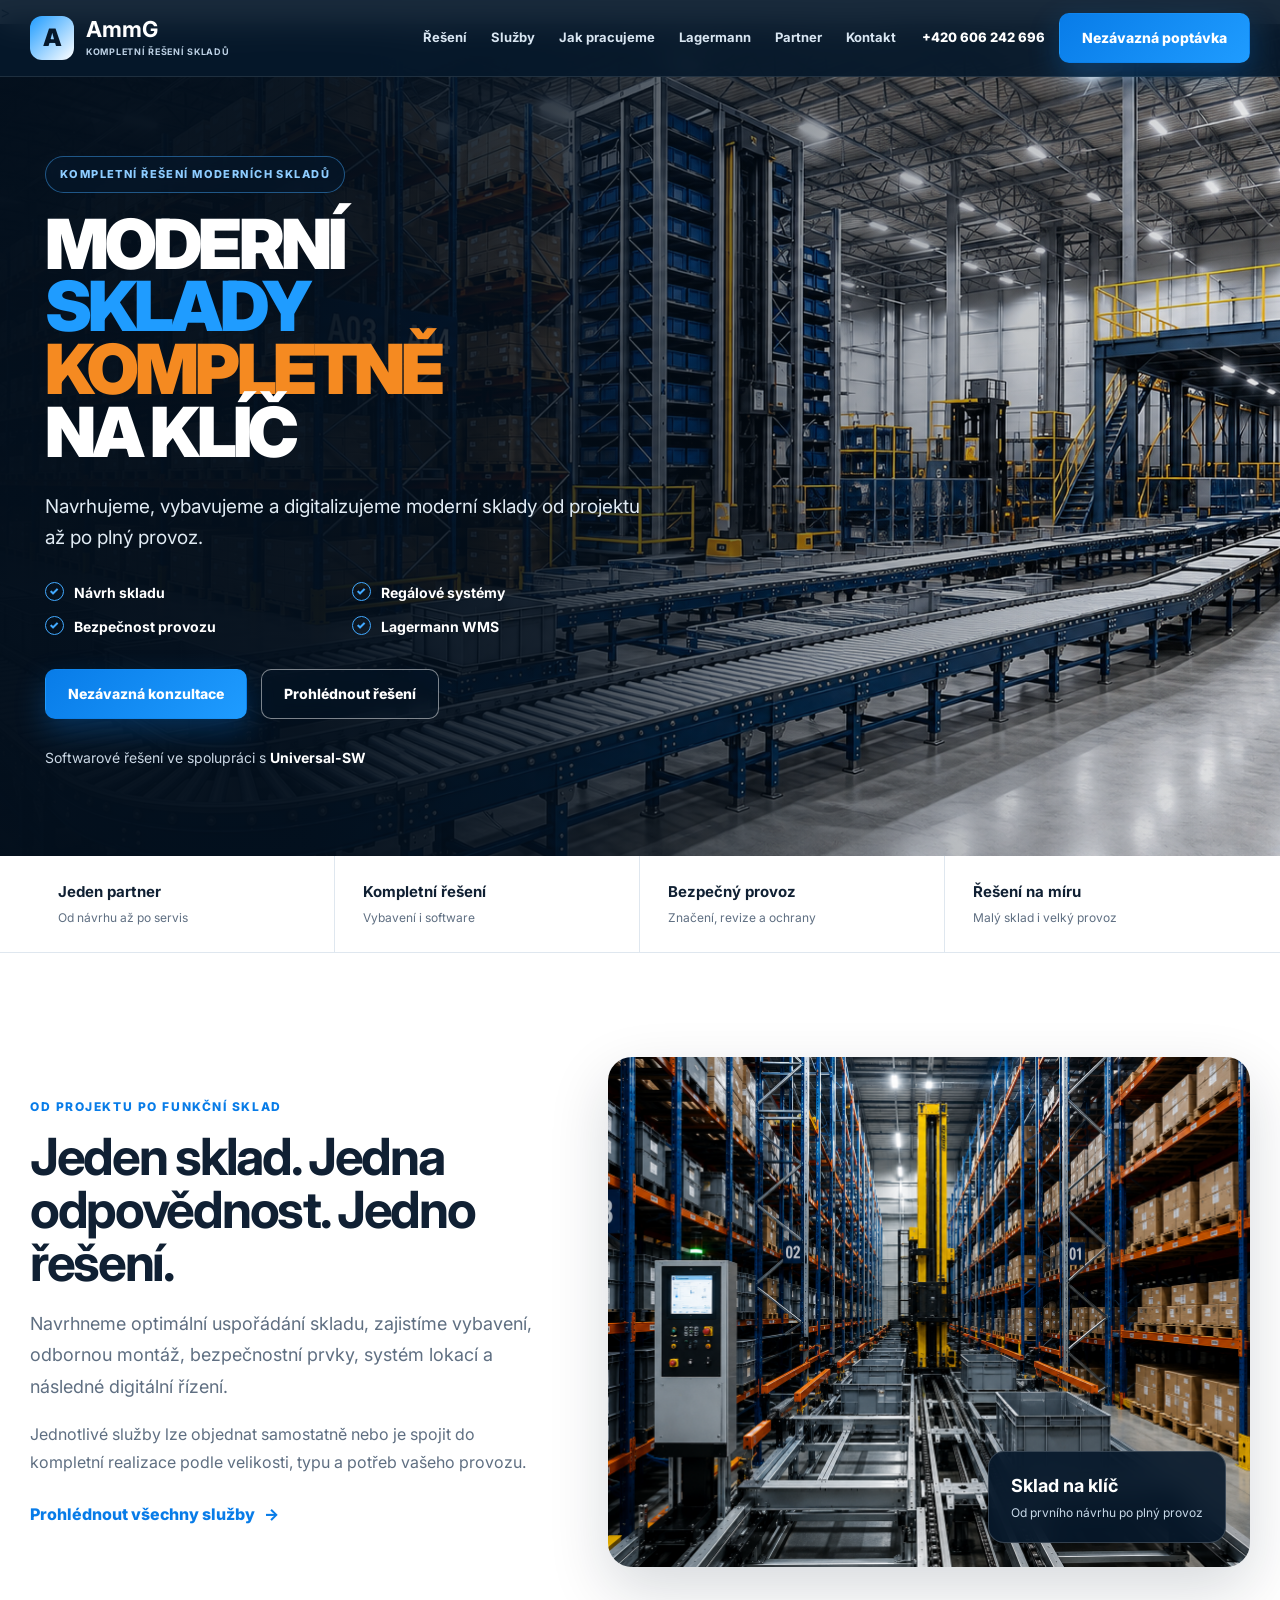
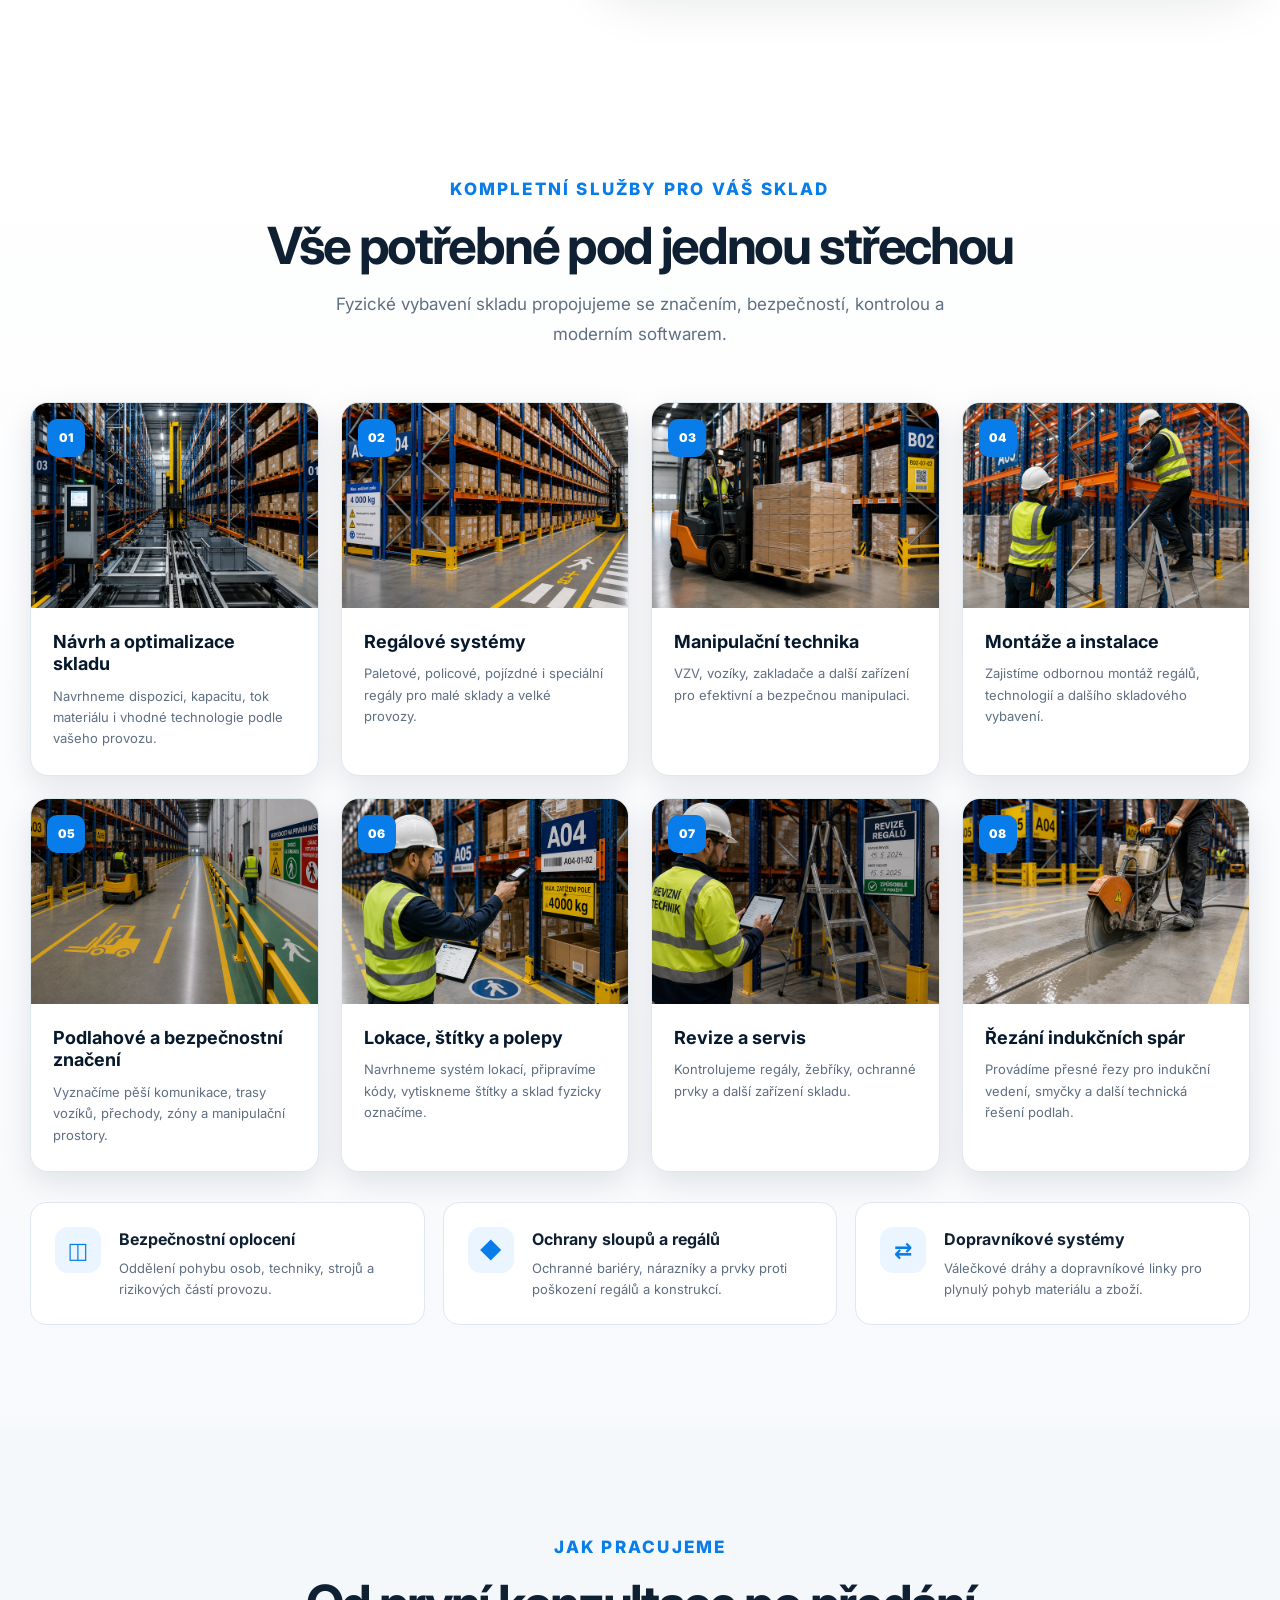
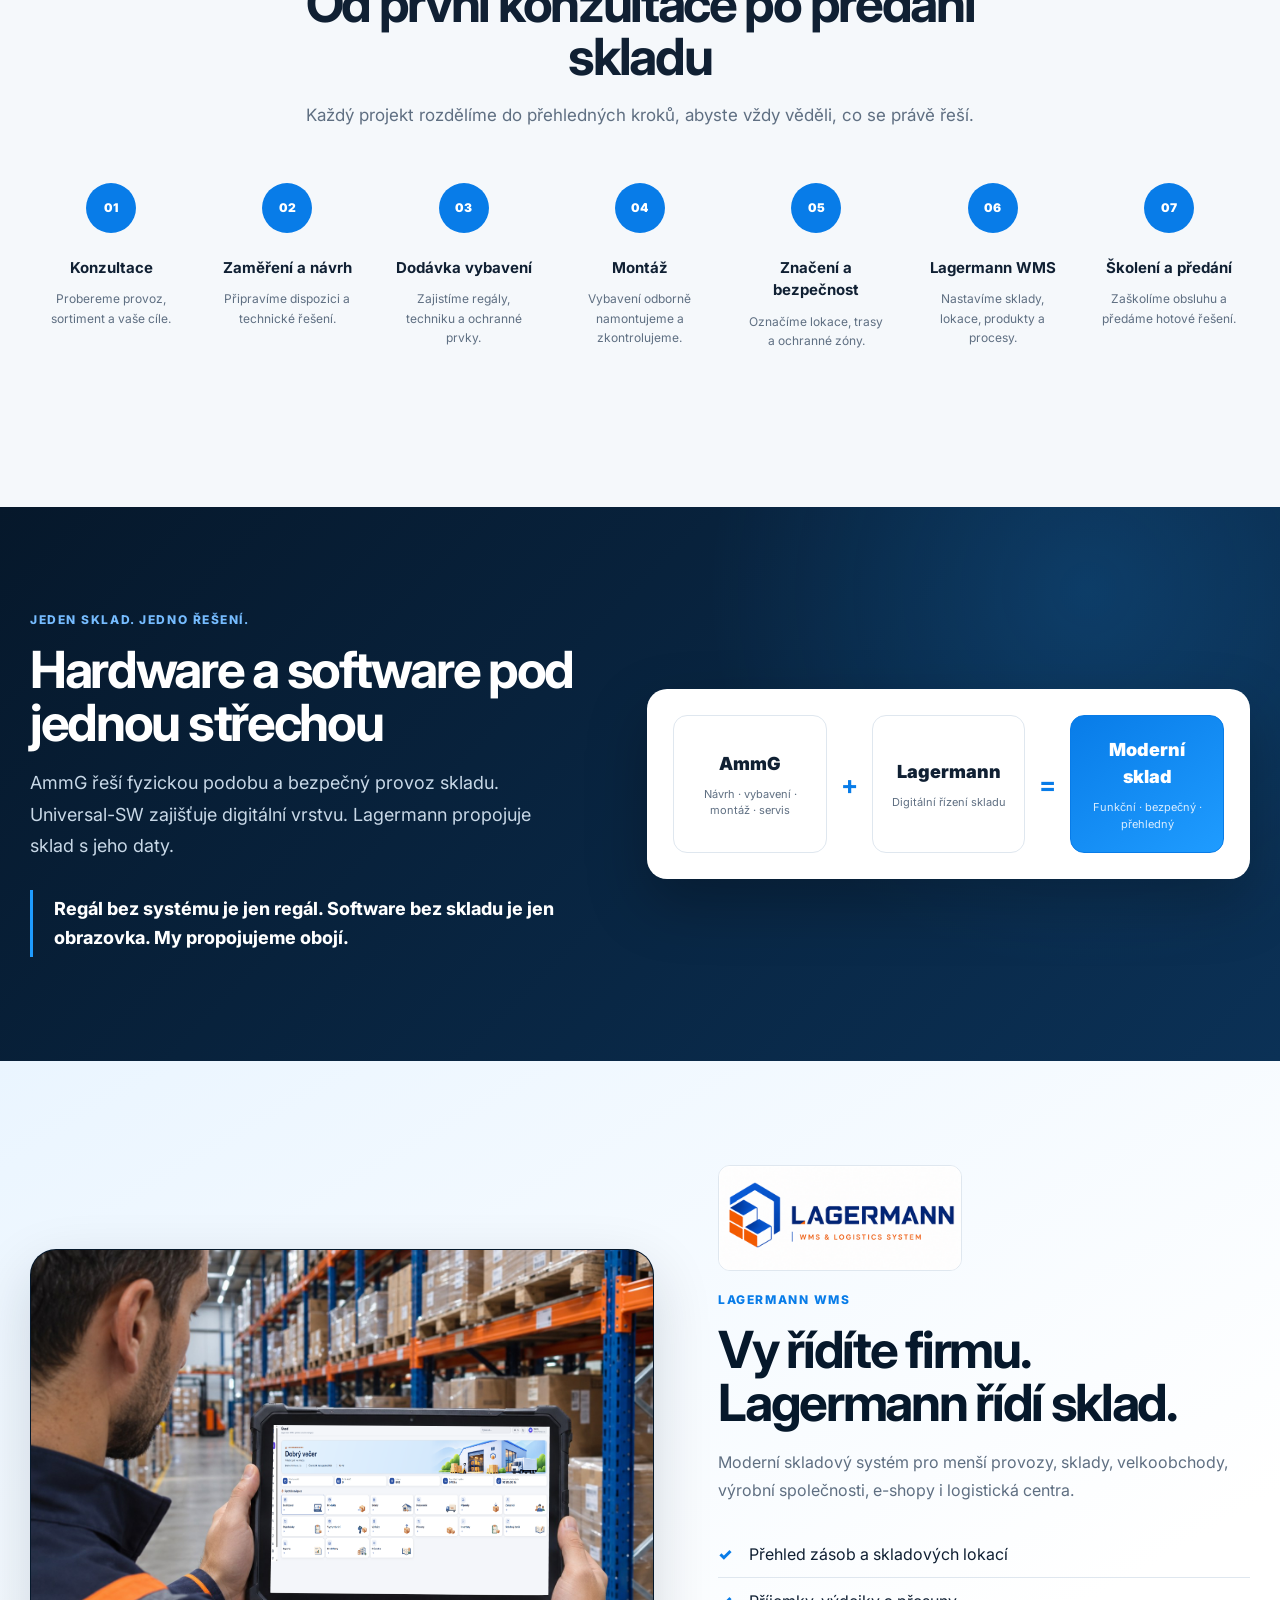
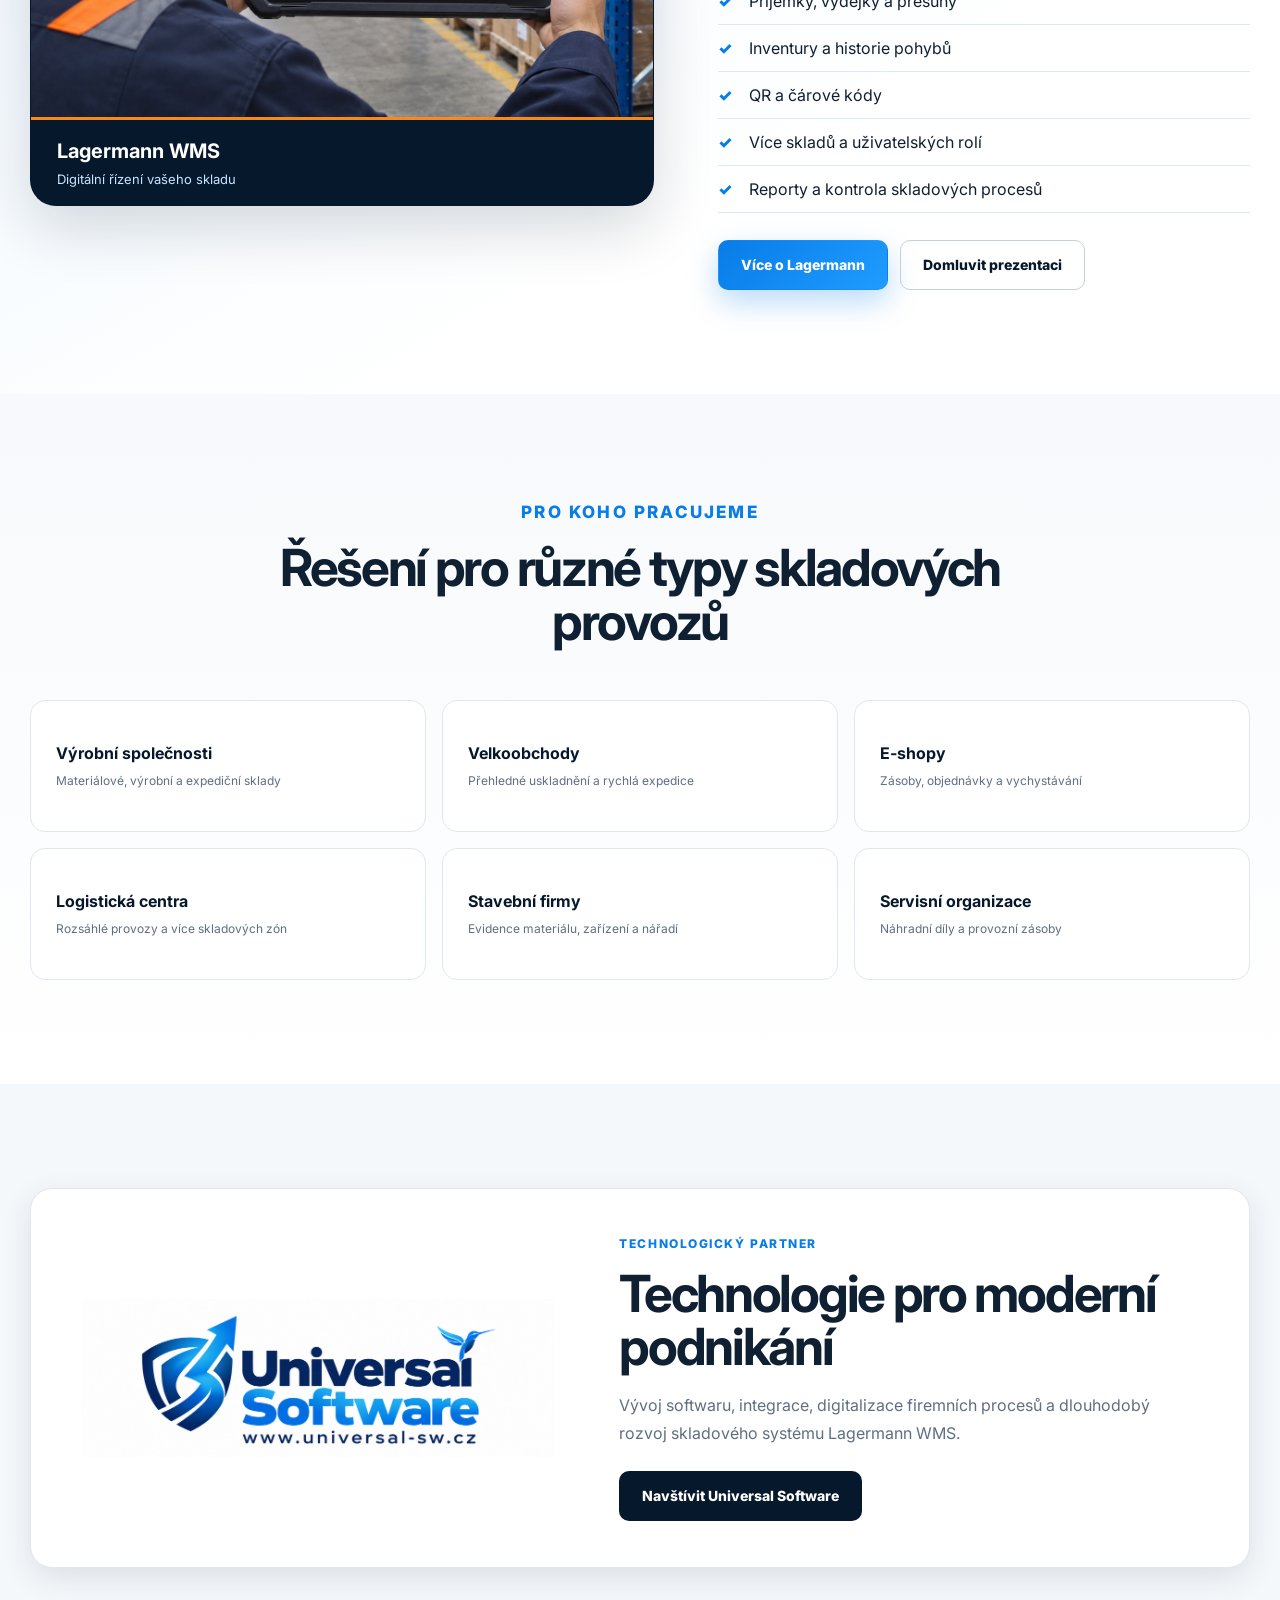
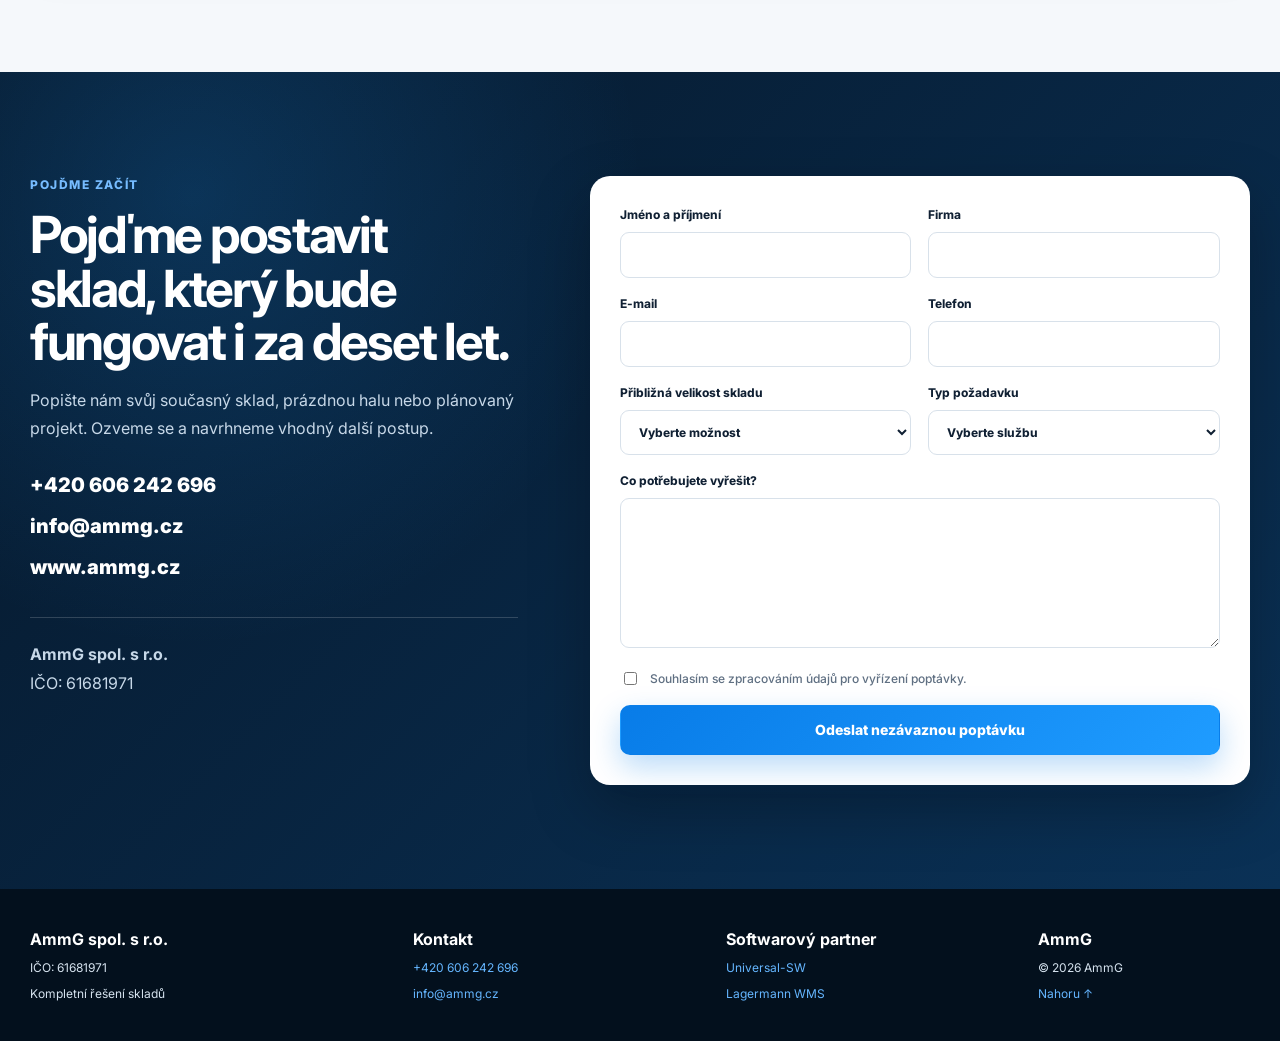
==== commit 811e0953: "AMMG-01: Modernizace sekci Lagermann a Universal Software" ====
--- a/index.html
+++ b/index.html
@@ -8,7 +8,7 @@
 
     <meta
         name="description"
-        content="AmmG – kompletní řešení moderních skladů. Návrh, regálové systémy, montáž, značení, bezpečnost, revize a digitální řízení skladu systémem Lagermann WMS."
+        content="AmmG – kompletní řešení moderních skladů. Návrh, regálové systémy,paletovéregály, policové regály, konzolové regály, pojezdové regály, válečkové dráhy, montáž, servis, pozemní i prostorové  bezpečnostní značení, bezpečnost, řezání indukčních spár, revize a digitální řízení skladu systémem Lagermann WMS."
     >
     <meta name="robots" content="index,follow">
     <meta name="author" content="AmmG spol. s r.o.">
@@ -30,6 +30,10 @@
     <link
         href="https://fonts.googleapis.com/css2?family=Inter:wght@400;500;600;700;800;900&display=swap"
         rel="stylesheet"
+
+    google-site-verification: google214ffce362ace467.html
+
+        <meta name="google-site-verification" content="x3cl3QRL3v19oIvD9lCCKHyZ5GCrJJEb1slQcTj2vuA" />
     >
     <link rel="stylesheet" href="style.css">
 </head>
@@ -470,20 +474,40 @@
 
         <section class="section lagermann-section" id="lagermann">
             <div class="container lagermann-grid">
-                <div class="lagermann-image">
+                <figure class="lagermann-image">
+                    <div class="lagermann-scene">
+                        <img
+                            class="lagermann-photo"
+                            src="img/lagermann-warehouse.jpg"
+                            alt="Skladník mezi regály sleduje úvodní obrazovku Lagermann WMS na tabletu"
+                            width="1448"
+                            height="1086"
+                            loading="lazy"
+                        >
+                        <img
+                            class="lagermann-screen"
+                            src="img/lagermann-home.png"
+                            alt=""
+                            width="1913"
+                            height="905"
+                            loading="lazy"
+                        >
+                    </div>
+                    <figcaption class="lagermann-image-label">
+                        <strong>Lagermann WMS</strong>
+                        <span>Digitální řízení vašeho skladu</span>
+                    </figcaption>
+                </figure>
+
+                <div class="lagermann-copy">
                     <img
-                        src="img/Sklad09.png"
-                        alt="Skladník používající systém Lagermann na tabletu"
+                        class="lagermann-logo"
+                        src="img/lagermann-logo.png"
+                        alt="Lagermann – WMS &amp; Logistics System"
+                        width="640"
+                        height="274"
                         loading="lazy"
                     >
-
-                    <div class="lagermann-image-label">
-                        <strong>Lagermann WMS</strong>
-                        <span>Digitální řízení vašeho skladu</span>
-                    </div>
-                </div>
-
-                <div class="lagermann-copy">
                     <p class="eyebrow dark">Lagermann WMS</p>
 
                     <h2>Vy řídíte firmu. Lagermann řídí sklad.</h2>
@@ -562,25 +586,34 @@
             </div>
         </section>
 
-        <section class="section section-soft" id="partner">
+        <section class="section section-soft" id="partner" aria-labelledby="partner-title">
             <div class="container partner-card">
+                <img
+                    class="partner-logo"
+                    src="img/universal-sw-logo.png"
+                    alt="Logo Universal Software, technologického partnera AmmG"
+                    width="2048"
+                    height="682"
+                    loading="lazy"
+                >
+
                 <div class="partner-copy">
                     <p class="eyebrow dark">Technologický partner</p>
-                    <h2>Universal-SW</h2>
+                    <h2 id="partner-title">Technologie pro moderní podnikání</h2>
                     <p>
-                        Vývoj softwaru, integrace, digitalizace procesů
-                        a dlouhodobý rozvoj skladového systému Lagermann.
-                    </p>
-                </div>
-
-                <a
-                    class="btn btn-secondary"
-                    href="https://www.universal-sw.cz"
-                    target="_blank"
-                    rel="noopener noreferrer"
-                >
-                    Navštívit Universal-SW
-                </a>
+                        Vývoj softwaru, integrace, digitalizace firemních procesů
+                        a dlouhodobý rozvoj skladového systému Lagermann WMS.
+                    </p>
+
+                    <a
+                        class="btn btn-secondary"
+                        href="https://www.universal-sw.cz/"
+                        target="_blank"
+                        rel="noopener noreferrer"
+                    >
+                        Navštívit Universal Software
+                    </a>
+                </div>
             </div>
         </section>
 
@@ -724,4 +757,4 @@
 
     <script src="script.js"></script>
 </body>
-</html>+</html>
--- a/style.css
+++ b/style.css
@@ -809,37 +809,49 @@
     color: #d9edff;
 }
 
+.lagermann-section {
+    background: linear-gradient(150deg, var(--blue-100), var(--white) 70%);
+}
+
 .lagermann-grid {
     display: grid;
-    grid-template-columns: 1.08fr 0.92fr;
-    gap: 72px;
+    grid-template-columns: minmax(0, 1.08fr) minmax(0, 0.92fr);
+    gap: clamp(32px, 5vw, 72px);
     align-items: center;
 }
 
 .lagermann-image {
+    margin: 0;
+    overflow: hidden;
+    border: 1px solid rgba(6, 24, 43, 0.12);
+    border-radius: 26px;
+    background: var(--navy-900);
+    box-shadow: var(--shadow-md);
+}
+
+.lagermann-scene {
     position: relative;
-    min-height: 530px;
-    overflow: hidden;
-    border-radius: 24px;
-    box-shadow: var(--shadow-md);
-}
-
-.lagermann-image img {
+}
+
+.lagermann-photo {
     width: 100%;
-    height: 100%;
-    min-height: 530px;
-    object-fit: cover;
+    height: auto;
+}
+
+/* Match the four corners of the tablet display in the warehouse photo. */
+.lagermann-screen {
+    position: absolute;
+    top: 37.55%;
+    left: 38.47%;
+    width: 44.9%;
+    height: 36.5%;
+    clip-path: polygon(1.2% 0, 100% 1%, 99.5% 100%, 0 98.5%);
 }
 
 .lagermann-image-label {
-    position: absolute;
-    right: 22px;
-    bottom: 22px;
-    left: 22px;
-    padding: 19px 22px;
-    border-radius: 15px;
-    color: var(--white);
-    background: rgba(6, 24, 43, 0.91);
+    padding: 16px clamp(18px, 3vw, 26px);
+    border-top: 3px solid var(--orange-500);
+    color: var(--white);
 }
 
 .lagermann-image-label strong,
@@ -853,8 +865,21 @@
 
 .lagermann-image-label span {
     margin-top: 4px;
-    color: #c7d8e8;
-    font-size: 12px;
+    color: #c7e5ff;
+    font-size: 13px;
+}
+
+.lagermann-logo {
+    width: min(100%, 244px);
+    height: auto;
+    margin-bottom: 20px;
+    border: 1px solid var(--line);
+    border-radius: 12px;
+    background: var(--white);
+}
+
+.lagermann-copy h2 {
+    color: var(--navy-900);
 }
 
 .lagermann-copy > p:not(.eyebrow) {
@@ -922,21 +947,26 @@
     line-height: 1.55;
 }
 
-.partner-card {
+#partner .partner-card {
     padding: 46px 50px;
-    display: flex;
+    display: grid;
+    grid-template-columns: minmax(0, 0.9fr) minmax(0, 1.1fr);
     align-items: center;
-    justify-content: space-between;
-    gap: 34px;
+    gap: clamp(28px, 5vw, 64px);
     border: 1px solid var(--line);
     border-radius: 22px;
     background: var(--white);
     box-shadow: var(--shadow-sm);
 }
 
-.partner-copy p:not(.eyebrow) {
-    max-width: 720px;
-    margin-bottom: 0;
+#partner .partner-logo {
+    width: min(100%, 480px);
+    height: auto;
+    justify-self: center;
+}
+
+#partner .partner-copy p:not(.eyebrow) {
+    margin-bottom: 24px;
     color: var(--muted);
     line-height: 1.75;
 }
@@ -1209,9 +1239,8 @@
         grid-template-columns: repeat(2, 1fr);
     }
 
-    .partner-card {
-        align-items: flex-start;
-        flex-direction: column;
+    #partner .partner-card {
+        grid-template-columns: minmax(0, 1fr);
     }
 
     .footer-grid {
@@ -1320,10 +1349,16 @@
     }
 
     .intro-image,
-    .intro-image img,
-    .lagermann-image,
-    .lagermann-image img {
+    .intro-image img {
         min-height: 330px;
+    }
+
+    .lagermann-grid {
+        gap: 30px;
+    }
+
+    .lagermann-image {
+        border-radius: 18px;
     }
 
     .service-image-wrap {
@@ -1357,8 +1392,9 @@
         width: 100%;
     }
 
-    .partner-card {
+    #partner .partner-card {
         padding: 30px 24px;
+        gap: 24px;
     }
 
     .contact-form {
@@ -1398,4 +1434,4 @@
 
     scroll-behavior:smooth;
 
-}+}
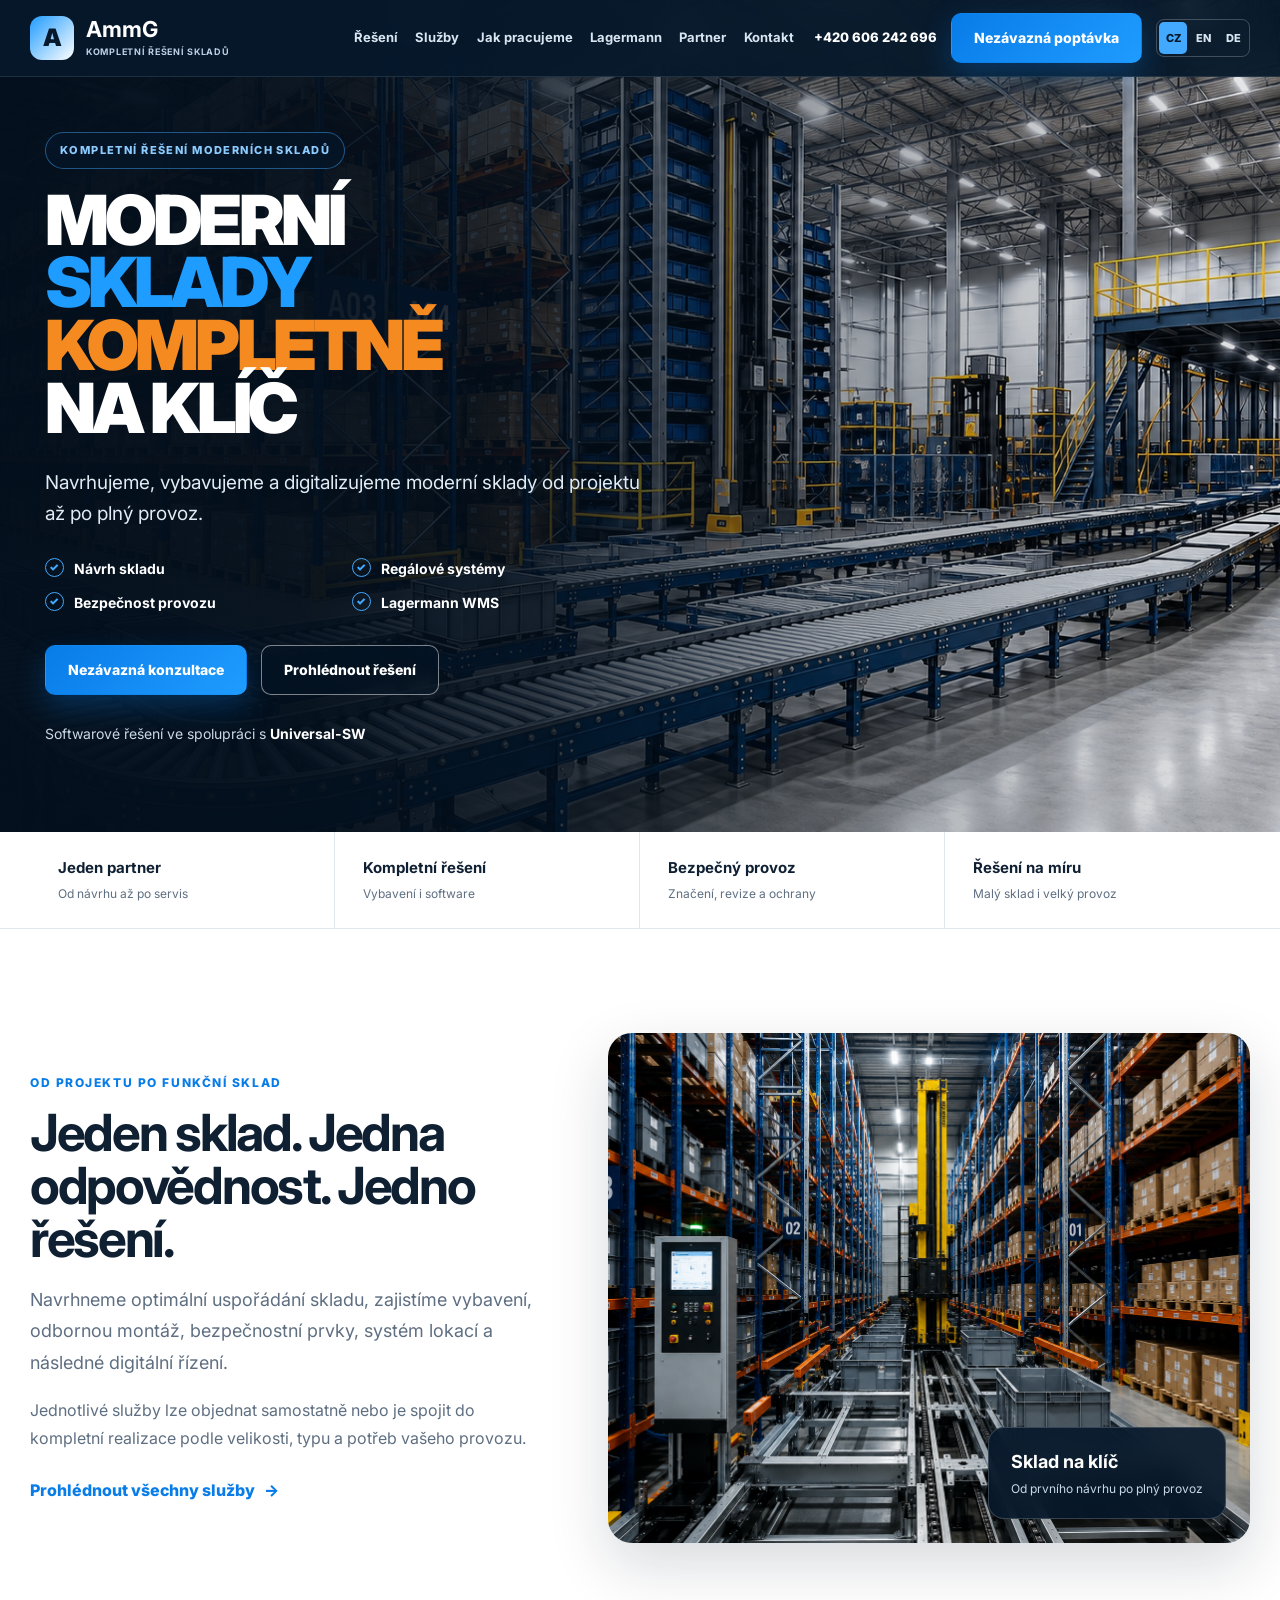
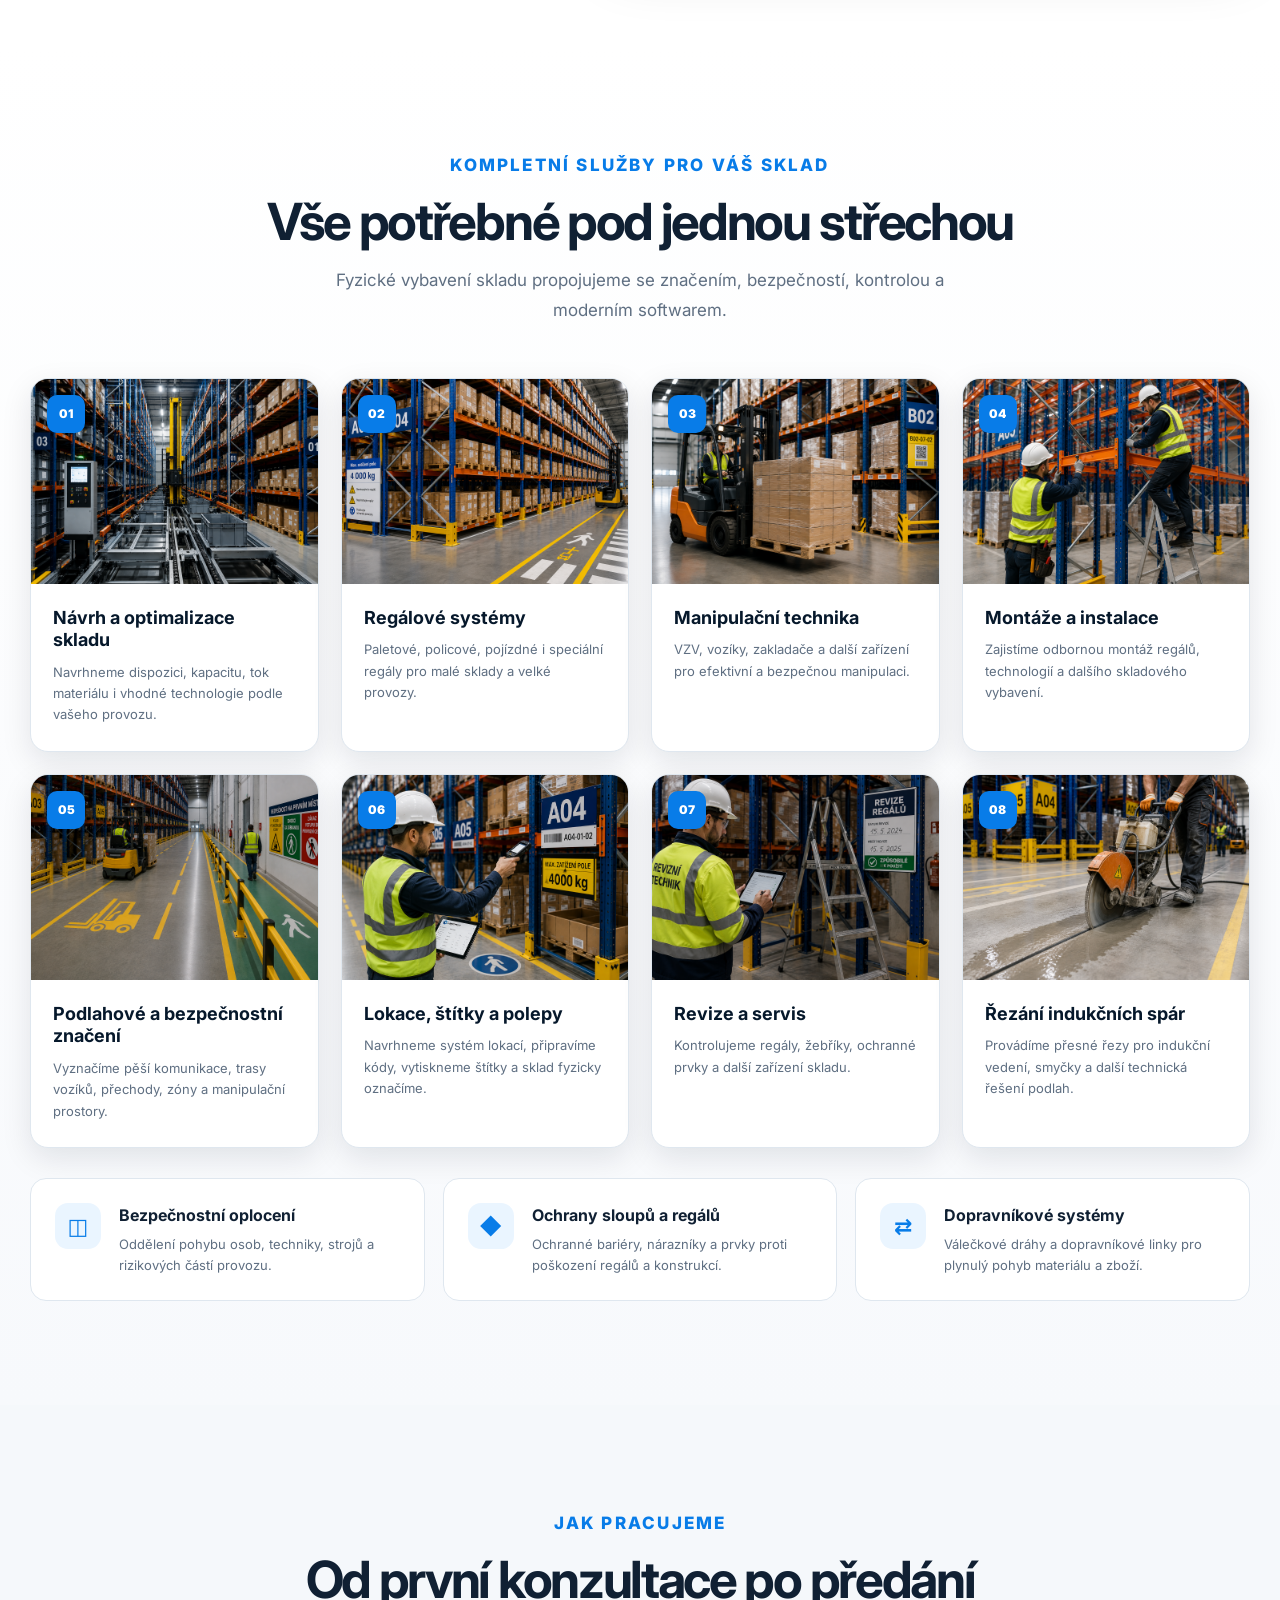
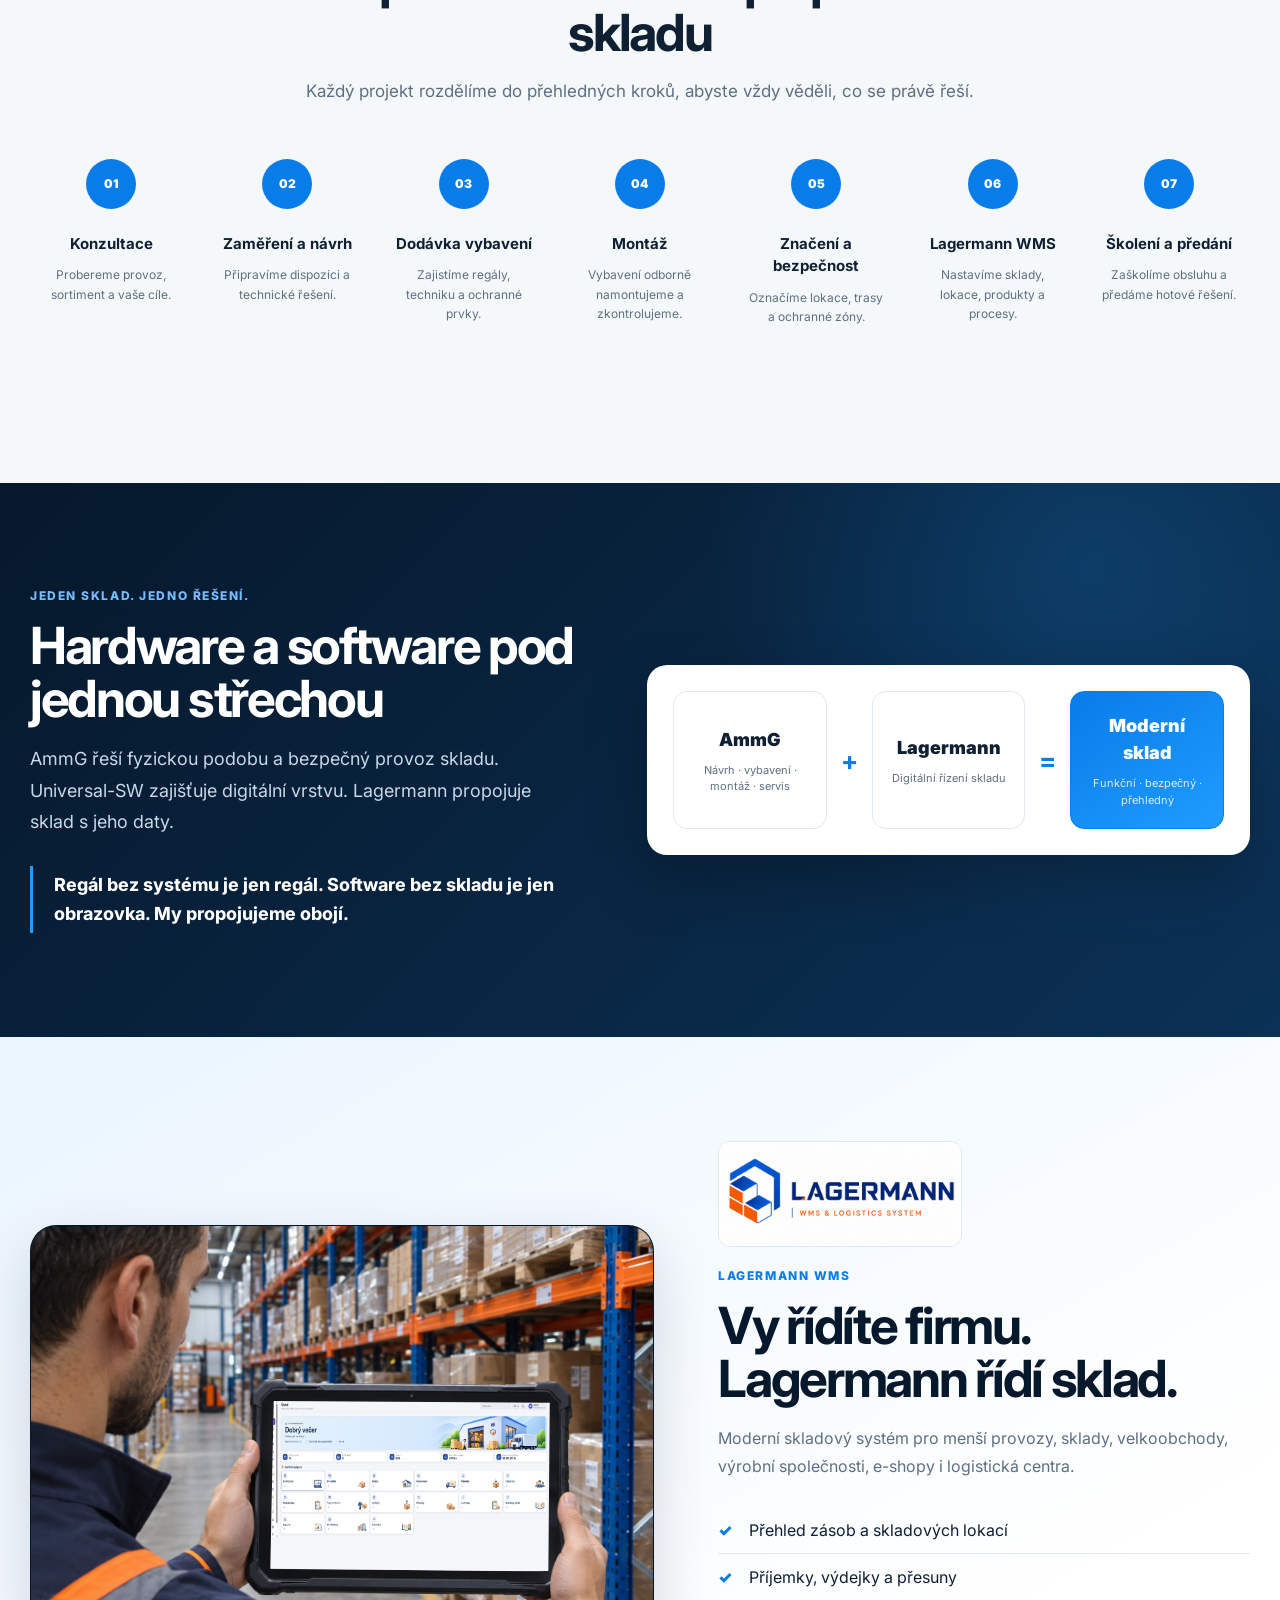
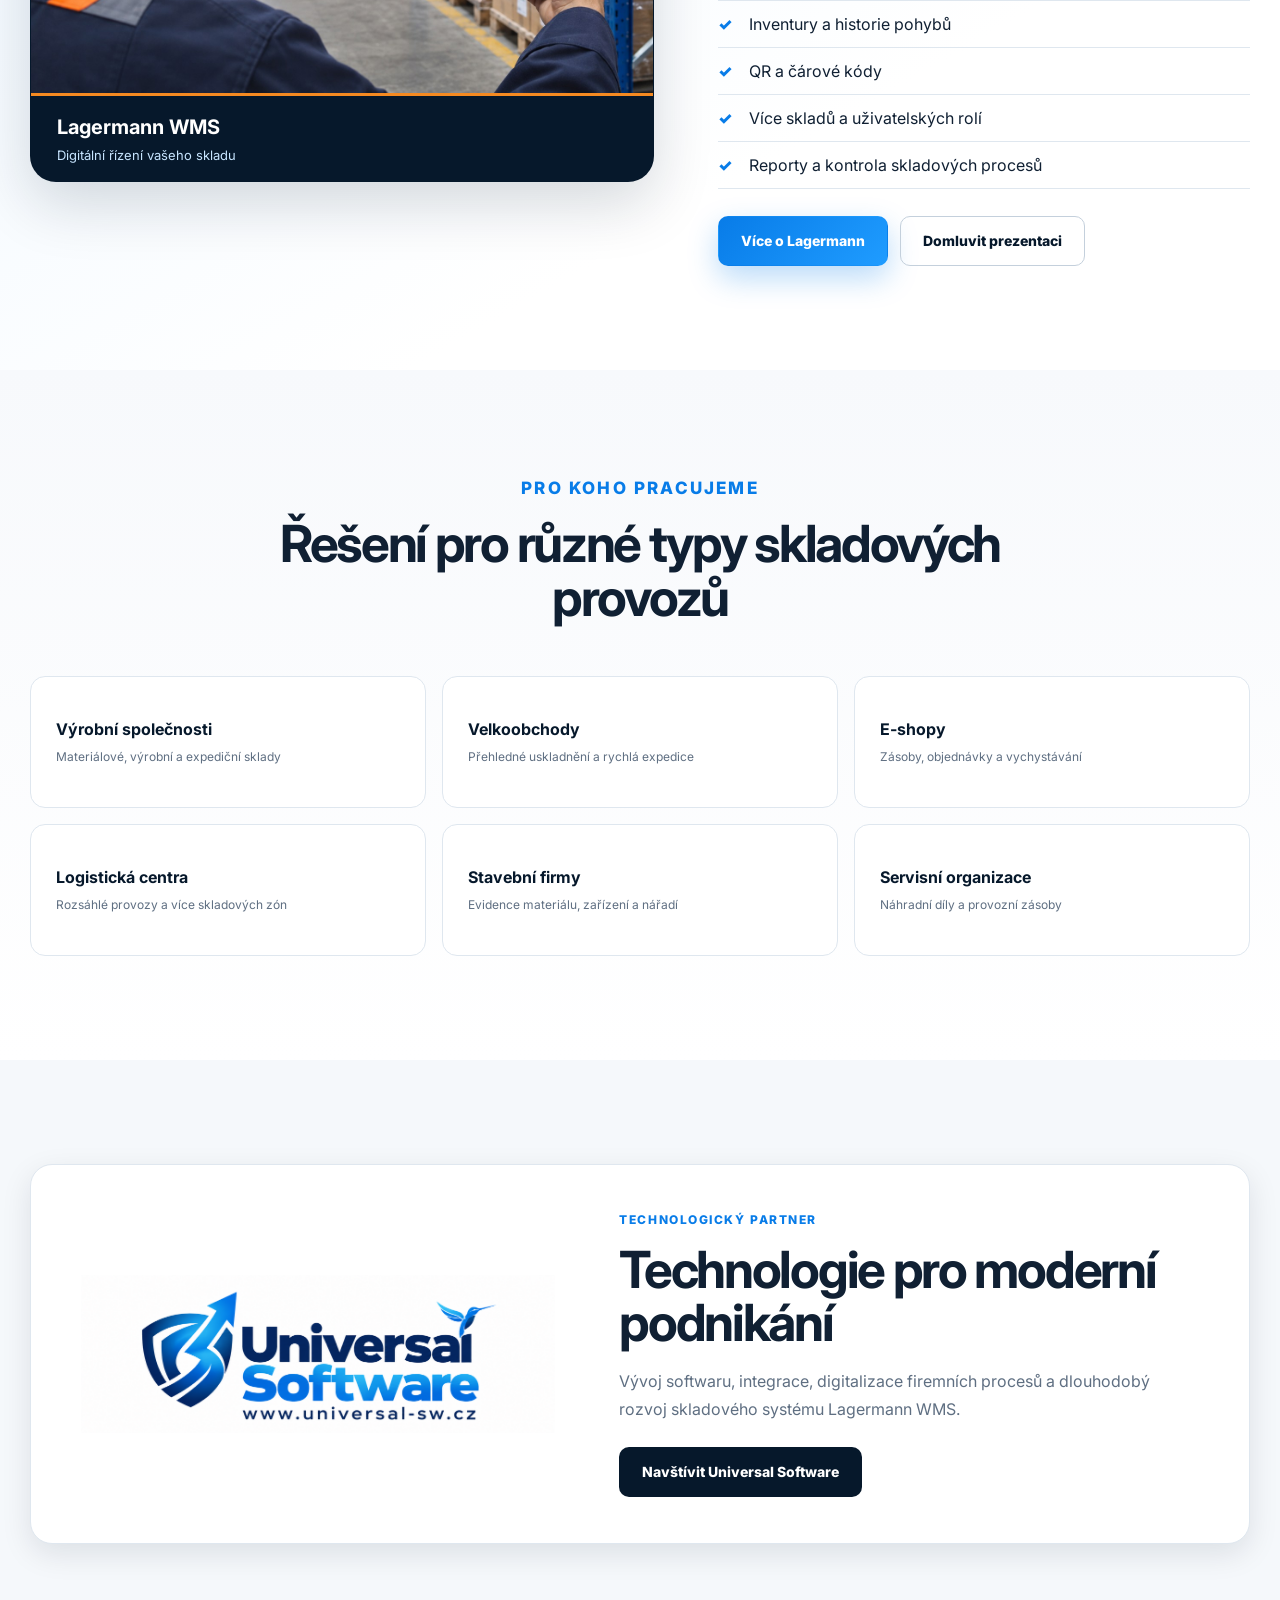
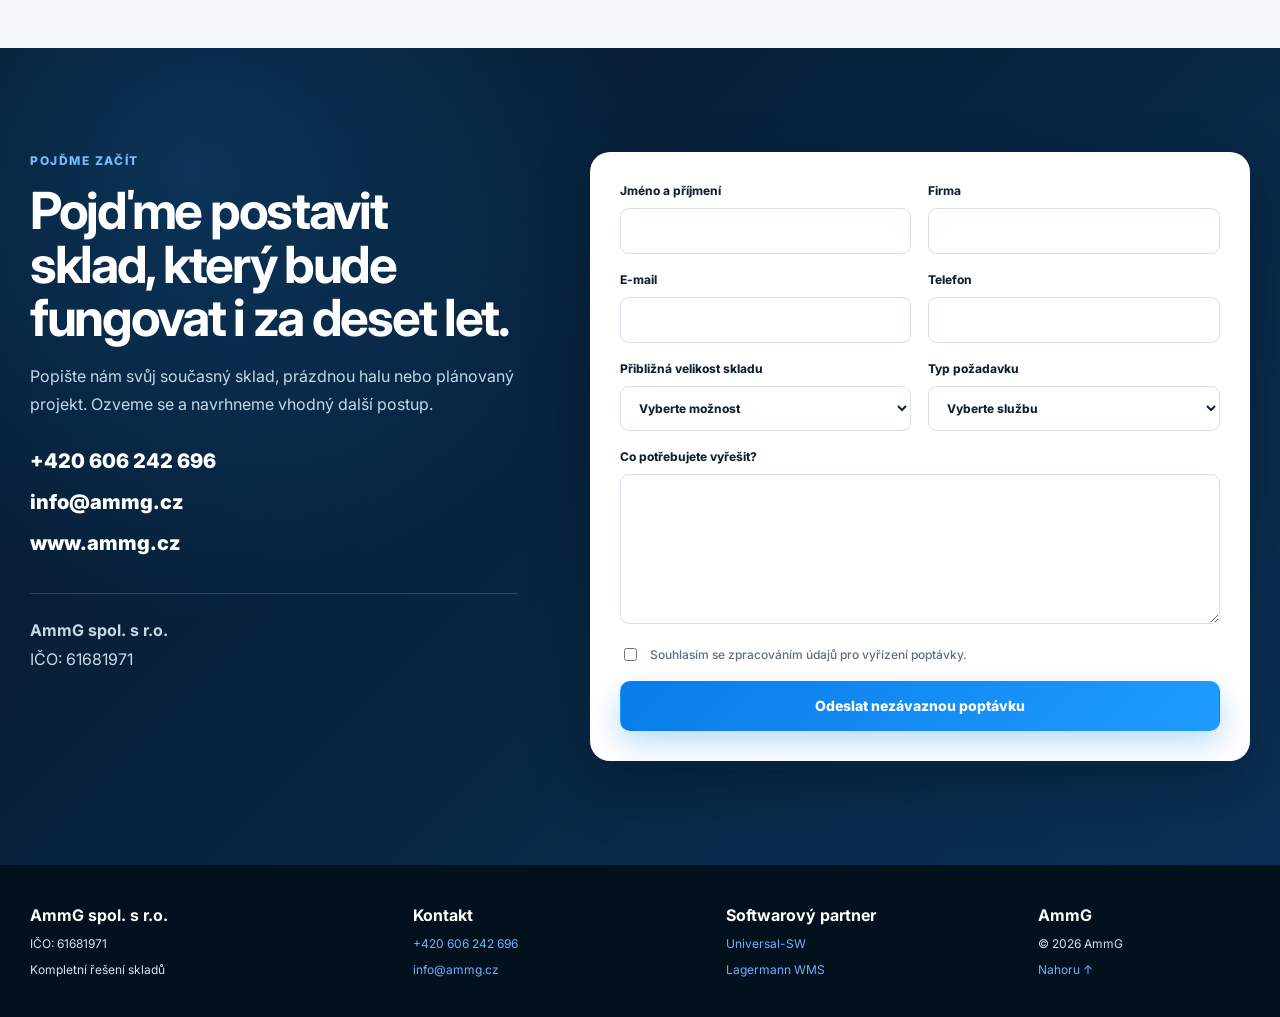
==== commit 04f14f79: "AMMG-02: Multilingual website CZ EN DE" ====
--- a/index.html
+++ b/index.html
@@ -8,11 +8,16 @@
 
     <meta
         name="description"
-        content="AmmG – kompletní řešení moderních skladů. Návrh, regálové systémy,paletovéregály, policové regály, konzolové regály, pojezdové regály, válečkové dráhy, montáž, servis, pozemní i prostorové  bezpečnostní značení, bezpečnost, řezání indukčních spár, revize a digitální řízení skladu systémem Lagermann WMS."
+        content="AmmG navrhuje a realizuje sklady na klíč. Regály, dopravníky, montáž, bezpečnostní značení, revize a digitální řízení skladu s Lagermann WMS."
     >
     <meta name="robots" content="index,follow">
     <meta name="author" content="AmmG spol. s r.o.">
     <link rel="canonical" href="https://www.ammg.cz/">
+    <link rel="alternate" hreflang="cs" href="https://www.ammg.cz/">
+    <link rel="alternate" hreflang="en" href="https://www.ammg.cz/en/">
+    <link rel="alternate" hreflang="de" href="https://www.ammg.cz/de/">
+    <link rel="alternate" hreflang="x-default" href="https://www.ammg.cz/">
+    <meta name="google-site-verification" content="x3cl3QRL3v19oIvD9lCCKHyZ5GCrJJEb1slQcTj2vuA">
 
     <meta property="og:title" content="AmmG | Moderní sklady kompletně na klíč">
     <meta
@@ -22,7 +27,10 @@
     <meta property="og:type" content="website">
     <meta property="og:url" content="https://www.ammg.cz/">
     <meta property="og:image" content="https://www.ammg.cz/img/hero-sklad.png">
+    <meta property="og:image:alt" content="Moderní automatizovaný sklad s regály a dopravníkovou technologií">
     <meta property="og:locale" content="cs_CZ">
+    <meta property="og:locale:alternate" content="en_GB">
+    <meta property="og:locale:alternate" content="de_DE">
 
     <link rel="icon" href="img/favicon.ico">
     <link rel="preconnect" href="https://fonts.googleapis.com">
@@ -30,17 +38,12 @@
     <link
         href="https://fonts.googleapis.com/css2?family=Inter:wght@400;500;600;700;800;900&display=swap"
         rel="stylesheet"
-
-    google-site-verification: google214ffce362ace467.html
-
-        <meta name="google-site-verification" content="x3cl3QRL3v19oIvD9lCCKHyZ5GCrJJEb1slQcTj2vuA" />
     >
     <link rel="stylesheet" href="style.css">
 </head>
 
-<body>
-    <body id="top"></body>
-    <header class="site-header" id="top">
+<body id="top">
+    <header class="site-header">
         <div class="container header-inner">
             <a class="brand" href="#top" aria-label="AmmG – domů">
                 <span class="brand-mark">A</span>
@@ -68,11 +71,19 @@
                     Nezávazná poptávka
                 </a>
 
+                <nav class="language-switch" aria-label="Výběr jazyka">
+                    <a href="/" lang="cs" hreflang="cs" aria-label="Čeština" aria-current="page">CZ</a>
+                    <a href="/en/" lang="en" hreflang="en" aria-label="English">EN</a>
+                    <a href="/de/" lang="de" hreflang="de" aria-label="Deutsch">DE</a>
+                </nav>
+
                 <button
                     class="menu-toggle"
                     id="menuToggle"
                     type="button"
                     aria-label="Otevřít menu"
+                    data-open-label="Otevřít menu"
+                    data-close-label="Zavřít menu"
                     aria-expanded="false"
                     aria-controls="siteNav"
                 >
@@ -644,7 +655,26 @@
                     </div>
                 </div>
 
-                <form class="contact-form" action="contact.php" method="post">
+                <form
+                    class="contact-form"
+                    action="contact.php"
+                    method="post"
+                    data-required-message="Vyplňte prosím toto pole."
+                    data-email-message="Zadejte prosím platnou e-mailovou adresu."
+                    data-consent-message="Pro odeslání poptávky potvrďte souhlas se zpracováním údajů."
+                >
+                    <input type="hidden" name="lang" value="cs">
+
+                    <p class="form-status form-status-success full" id="contact-sent" role="status" tabindex="-1">
+                        Děkujeme za poptávku. Ozveme se vám co nejdříve.
+                    </p>
+                    <p class="form-status form-status-error full" id="contact-invalid" role="alert" tabindex="-1">
+                        Zkontrolujte prosím povinné údaje, e-mailovou adresu a souhlas se zpracováním údajů.
+                    </p>
+                    <p class="form-status form-status-error full" id="contact-error" role="alert" tabindex="-1">
+                        Poptávku se nepodařilo odeslat. Zkuste to prosím znovu nebo nám napište na info@ammg.cz.
+                    </p>
+
                     <label>
                         Jméno a příjmení
                         <input type="text" name="name" autocomplete="name" required>
--- a/style.css
+++ b/style.css
@@ -218,7 +218,7 @@
     min-height: var(--header-height);
     display: flex;
     align-items: center;
-    gap: 26px;
+    gap: clamp(12px, 1.6vw, 26px);
 }
 
 .brand {
@@ -263,7 +263,7 @@
 .nav {
     display: flex;
     align-items: center;
-    gap: 24px;
+    gap: clamp(10px, 1.35vw, 24px);
     margin-left: auto;
 }
 
@@ -283,6 +283,39 @@
     display: flex;
     align-items: center;
     gap: 14px;
+}
+
+.header-cta {
+    white-space: nowrap;
+}
+
+.language-switch {
+    display: flex;
+    gap: 2px;
+    padding: 2px;
+    border: 1px solid rgba(255, 255, 255, 0.22);
+    border-radius: 8px;
+}
+
+.language-switch a {
+    display: grid;
+    min-width: 28px;
+    min-height: 32px;
+    place-items: center;
+    border-radius: 5px;
+    color: #d9e6f2;
+    font-size: 11px;
+    font-weight: 800;
+}
+
+.language-switch a:hover {
+    color: var(--white);
+    background: var(--navy-800);
+}
+
+.language-switch a[aria-current="page"] {
+    color: var(--navy-900);
+    background: var(--blue-400);
 }
 
 .phone-link {
@@ -1017,7 +1050,7 @@
 .contact-form {
     position: relative;
     display: grid;
-    grid-template-columns: repeat(2, 1fr);
+    grid-template-columns: repeat(2, minmax(0, 1fr));
     gap: 17px;
     padding: 30px;
     border-radius: 20px;
@@ -1054,6 +1087,28 @@
     grid-column: 1 / -1;
 }
 
+.form-status {
+    display: none;
+    margin: 0;
+    padding: 12px 14px;
+    border: 1px solid currentColor;
+    border-radius: 9px;
+}
+
+.form-status:target {
+    display: block;
+}
+
+.form-status-success {
+    color: #175c43;
+    background: #eef9f3;
+}
+
+.form-status-error {
+    color: #842b26;
+    background: #fff3f1;
+}
+
 .consent {
     display: flex !important;
     align-items: flex-start;
@@ -1108,7 +1163,6 @@
     .phone-link {
         display: none;
     }
-
     .services-gallery-grid {
         grid-template-columns: repeat(3, minmax(0, 1fr));
     }
@@ -1116,6 +1170,20 @@
     .process-grid {
         grid-template-columns: repeat(4, 1fr);
         row-gap: 30px;
+    }
+}
+
+@media (min-width: 981px) and (max-width: 1100px) {
+    .header-inner {
+        gap: 12px;
+    }
+
+    .nav {
+        gap: 10px;
+    }
+
+    .header-cta {
+        padding-inline: 14px;
     }
 }
 
@@ -1176,6 +1244,10 @@
         display: block;
     }
 
+    .header-actions {
+        margin-left: auto;
+    }
+
     .header-cta {
         display: none;
     }
@@ -1271,6 +1343,16 @@
         font-size: 8px;
     }
 
+    .header-inner,
+    .header-actions,
+    .brand {
+        gap: 8px;
+    }
+
+    .brand-text small {
+        max-width: 88px;
+    }
+
     .hero {
         min-height: 790px;
     }
